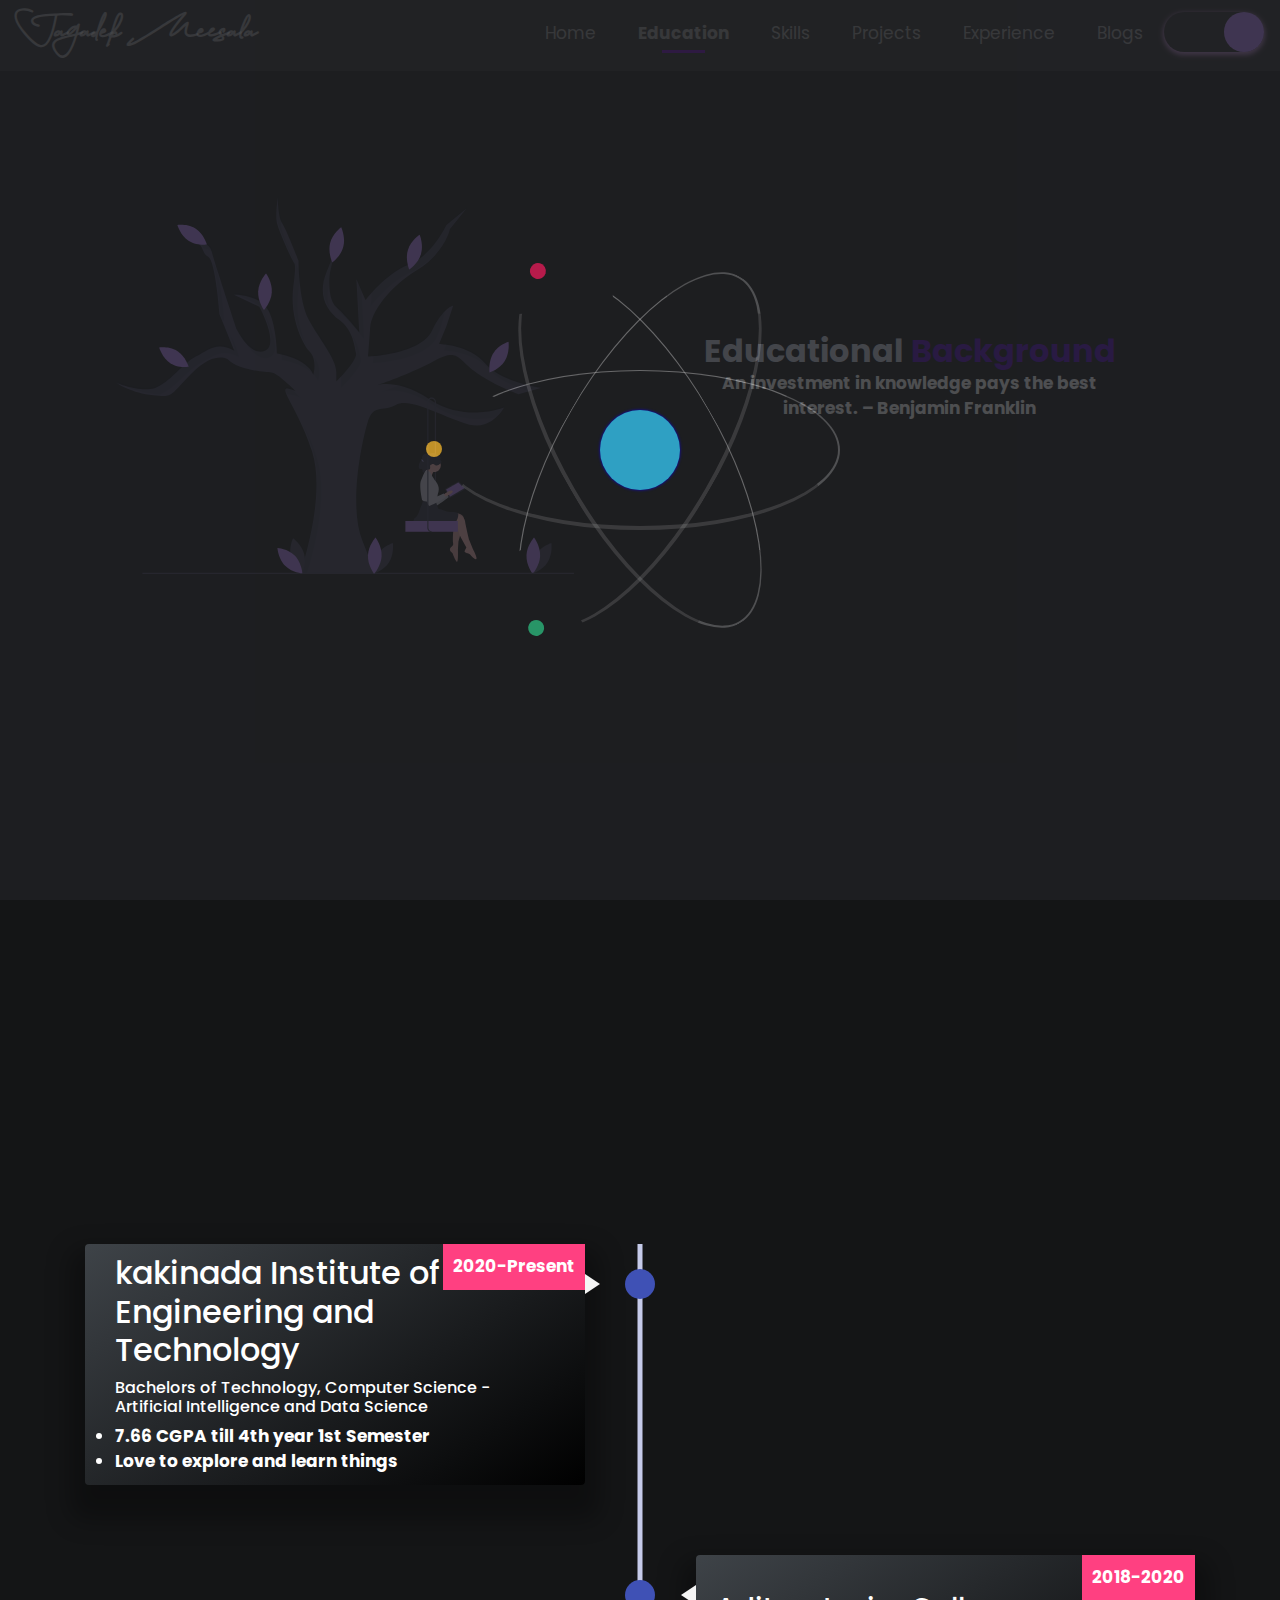
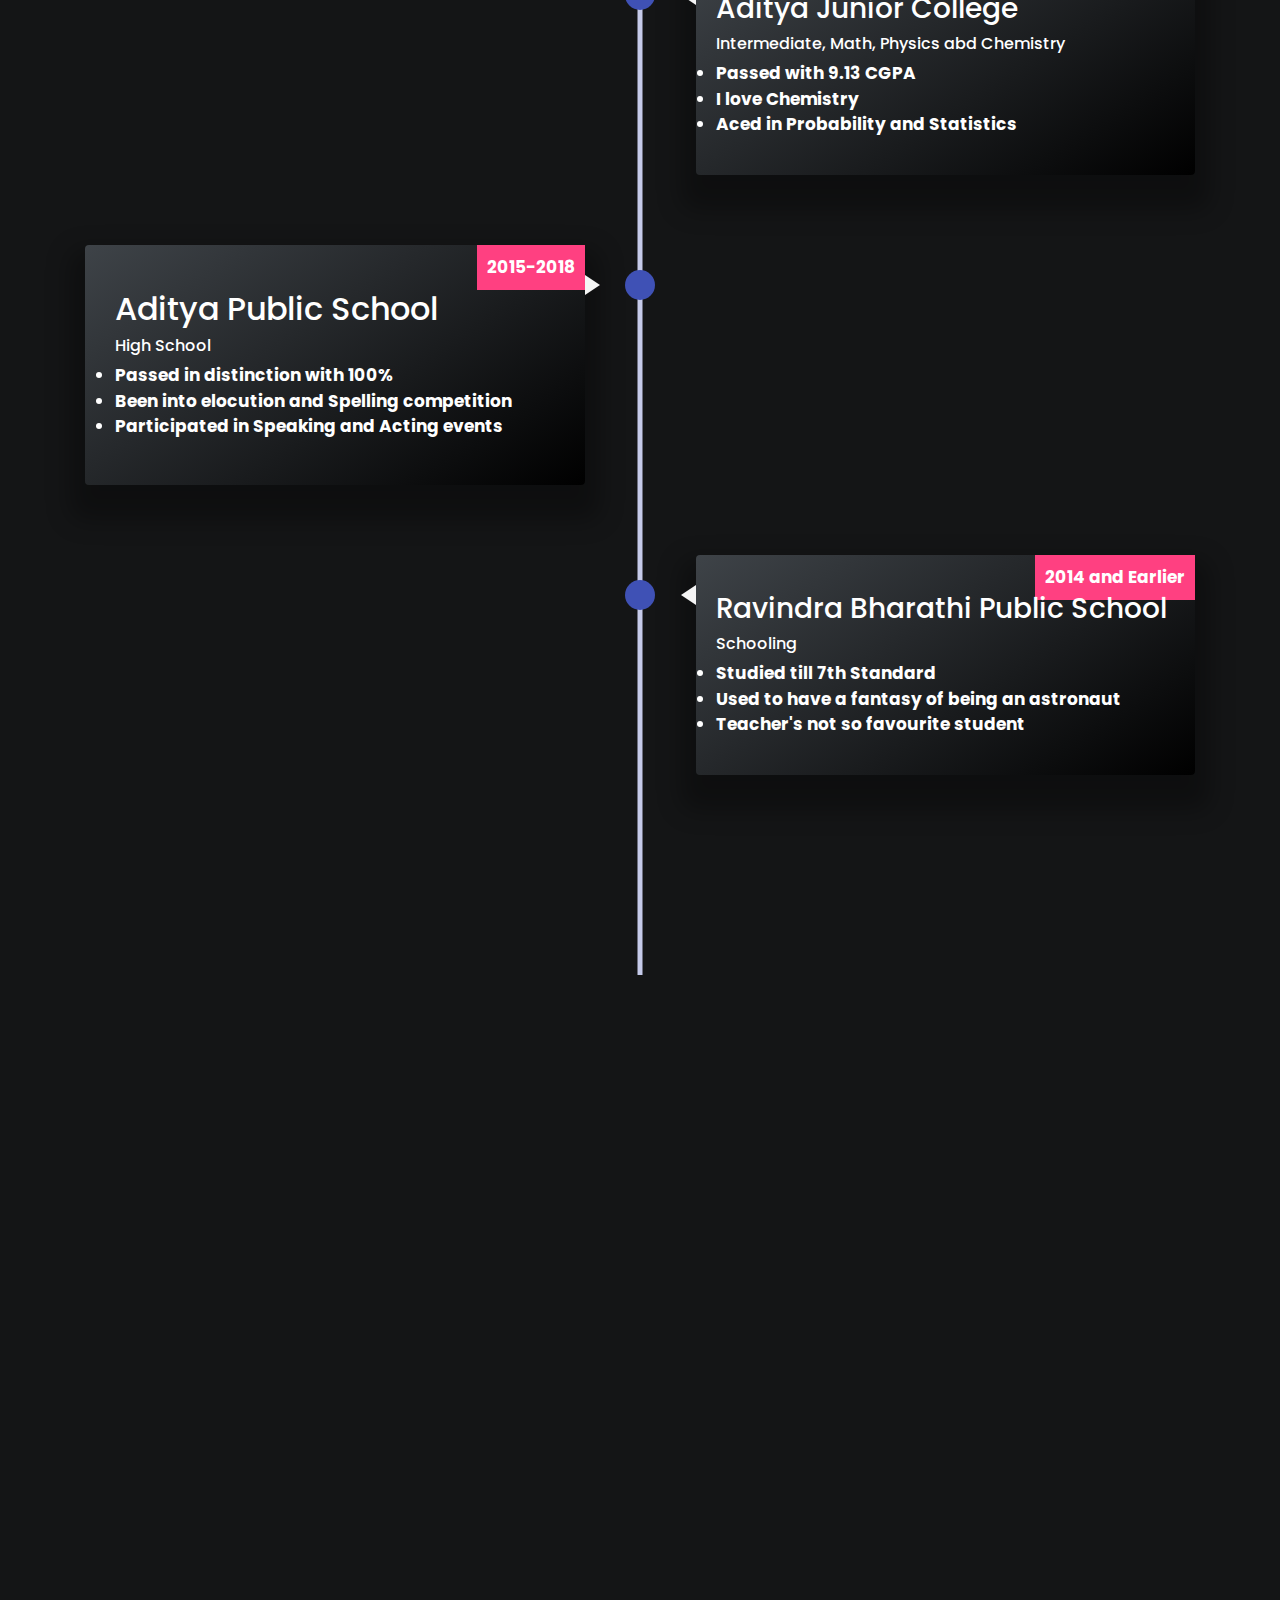
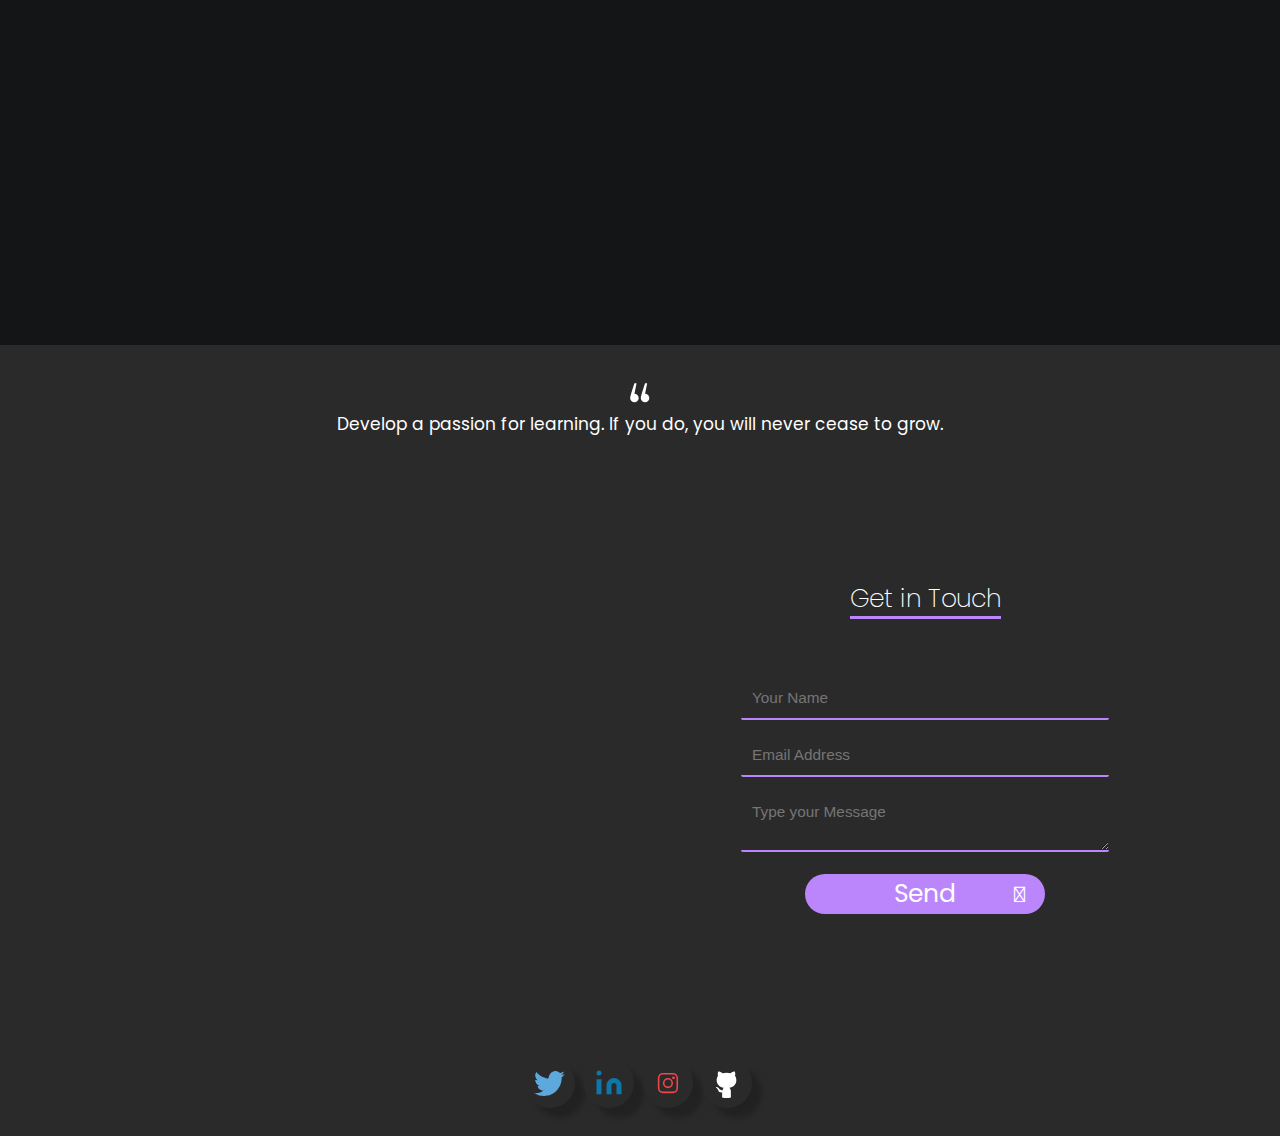
==== education.html @ d4200429 "My complete Portfolio Website" ====
<!DOCTYPE html>
<html lang="en" light-mode="dark">

<head>
    <title> Jagadek Meesala | Education</title>
    <meta charset="UTF-8">
    <meta name="viewport" content="width=device-width, initial-scale=1.0">
    <meta name="keywords" content="free portfolio template,portfolio template, portfolio website template, open source, open sourcing, contributing to open source" />
    <meta name="description" content="This project serves free and beautiful portfolio template for everyone. Anyone can showcase their work including moocs, education, projects, experience,etc. to the world." />

    <!-- Robot.txt -->
    <meta name="robots" content="index,follow" />
    <meta name="Googlebot" content="index,follow" />
    <meta name="AdsBot-Google" content="index,follow" />

    <meta property="og:site_name" content="https://portfolio.smaranjitghose.codes/education.html">
    <meta property="og:title" content="Jagadek Meesala | Education">
    <meta property="og:description" content="This project serves free and beautiful portfolio template for everyone. Anyone can showcase their work including moocs, education, projects, experience,etc. to the world.">
    <meta property="og:type" content="website">
    <meta property="og:url" content="https://portfolio.smaranjitghose.codes/education.html">
    <meta name="twitter:card" content="summary">
    <meta name="twitter:site" content="https://portfolio.smaranjitghose.codes/education.html">

    <meta name="application-name" content="Jagadek Meesala | Education" />
    <meta name="apple-mobile-web-app-title" content="John Doe | Education" />
    <meta name="summary" content="An open source project aimed at providing free and beautiful templates to everyone for building their portfolio websites and showcase their work to the world." />
    <link rel="stylesheet" href="https://maxcdn.bootstrapcdn.com/bootstrap/4.5.0/css/bootstrap.min.css" />

    <!--For Dark/Light mode Toggle-->
    <script src="https://code.iconify.design/1/1.0.4/iconify.min.js"></script>

    <link href="https://fonts.googleapis.com/css2?family=Poppins:wght@200;300&display=swap" rel="stylesheet">
    <link rel="stylesheet" href="https://cdnjs.cloudflare.com/ajax/libs/animate.css/4.0.0/animate.min.css" />
    <link href="https://unpkg.com/aos@2.3.1/dist/aos.css" rel="stylesheet">
    <link rel="stylesheet" href="https://cdnjs.cloudflare.com/ajax/libs/font-awesome/4.7.0/css/font-awesome.min.css" type="text/css">
    <script src='https://kit.fontawesome.com/a076d05399.js'></script>
    <link rel="stylesheet" href="assets/css/hover-min.css">
    <script src="https://code.iconify.design/1/1.0.7/iconify.min.js"></script>
    <link rel="stylesheet" href="assets/css/preloader.css">
    <link rel="stylesheet" href="assets/css/education.css" />
    <link rel="stylesheet" href="assets/css/style.css" />
    <link rel="stylesheet" href="assets/css/cursor.css">
    <link rel="stylesheet" href="https://cdnjs.cloudflare.com/ajax/libs/font-awesome/5.15.1/css/all.min.css" integrity="sha512-+4zCK9k+qNFUR5X+cKL9EIR+ZOhtIloNl9GIKS57V1MyNsYpYcUrUeQc9vNfzsWfV28IaLL3i96P9sdNyeRssA==" crossorigin="anonymous" />
    <link rel="stylesheet" href="https://cdn.jsdelivr.net/gh/jpswalsh/academicons@1/css/academicons.min.css">
    <link id='favicon' rel="shortcut icon" href="assets/images/favicon.png" type="image/x-png">
    <script defer src="./assets/js/dynamicTitle.js"></script>
    <!-- Global site tag (gtag.js) - Google Analytics -->
    <script async src="https://www.googletagmanager.com/gtag/js?id=G-M11CMZ12Q"></script>
    <script>
        window.dataLayer = window.dataLayer || [];
        function gtag(){dataLayer.push(arguments);}
        gtag('js', new Date());

        gtag('config', 'G-M11CMZ12Q');
    </script>
</head>

<body class="no-scroll-preload">
    <!-- loader -->
    <div class="loader-container">
        <div class="atom">
            <div class="electron"></div>
            <div class="electron-alpha"></div>
            <div class="electron-omega"></div>
        </div>
    </div>

    <!--Dynamic Nav Bar-->

    <!--Header Section-->
    <div class="container pt-5" style="width: 100%; min-height: 80%;">
        <section style="height: 90vh;">
            <div class="container-fluid px-3 pt-5">
                <div class="row mx-auto">
                    <div class="godown col-md-6">
                        <div class="img-fluid d-block  animate__animated animate__zoomIn animate__delay-1s">
                            <svg width="90%" viewBox="0 0 1006 830" fill="none" xmlns="http://www.w3.org/2000/svg">
                <g id="undraw_Tree_swing_646s 1" clip-path="url(#clip0)">
                    <path id="Vector"
                        d="M462.918 28.5253C463.527 29.9749 463.981 31.4902 464.271 33.0436C463.612 30.674 463.095 29.0655 462.918 28.5253Z"
                        fill="#3f3d56" />
                    <path id="Vector_2"
                        d="M483.784 103.593C483.784 103.593 483.784 105.287 482.031 111.402L483.784 103.593Z"
                        fill="#3f3d56" />
                    <path id="Vector_3"
                        d="M698.541 362.355C652.282 387.525 591.768 409.257 573.643 415.556C587.463 411.799 627.689 406.74 690.014 447.332C768.324 498.322 852.055 464.324 852.055 464.324C852.055 464.324 833.448 501.564 793.905 503.982C754.362 506.413 651.247 438.43 616.362 457.854C581.465 477.278 565.187 452.992 551.225 501.563C537.276 550.123 511.694 682.848 541.157 757.314L570.609 831.768H403.145C403.145 831.768 463.624 663.424 430.279 559.835C411.614 501.821 385.408 459.806 375.634 438.455C370.73 427.76 369.954 422.26 376.305 422.53C379.916 422.69 385.832 424.715 394.618 428.718C394.618 428.718 354.299 387.439 341.126 387.439C327.941 387.439 265.909 380.969 245.761 359.114C245.761 359.114 217.075 338.07 165.899 389.87C114.724 441.671 127.133 441.671 81.3912 437.62C36.3672 433.629 1.09378 410.829 -6.10352e-05 410.117C1.30549 410.669 53.8922 432.61 86.037 421.437C118.605 410.105 146.516 367.205 175.203 352.644C203.89 338.07 220.944 318.646 259.711 339.69L234.164 276.815L227.166 259.589L227.154 259.564C227.154 259.564 218.615 141.401 202.337 133.309C186.059 125.206 196.139 104.174 165.899 100.122C165.899 100.122 203.113 95.2598 210.088 121.977C217.075 148.681 265.145 292.751 265.145 292.751C265.145 292.751 294.596 354.252 327.164 339.69C359.733 325.116 314.756 243.382 314.756 243.382L258.935 216.665C258.935 216.665 300.806 215.044 326.388 240.14C351.97 265.224 353.522 346.161 353.522 346.161C353.522 346.161 417.871 355.873 433.385 392.302C433.385 392.302 443.464 359.924 424.081 340.501C419.235 335.639 414.143 327.191 409.238 317.258C390.646 279.134 383.927 235.899 390.019 193.594C392.901 172.894 394.677 152.647 391.513 147.871C384.538 137.349 355.075 72.6069 352.746 55.6018C350.429 38.6091 355.075 3.00287 355.075 3.00287C355.075 3.00287 355.851 46.7003 365.155 60.4639C374.458 74.2276 400.816 142.211 400.816 142.211C400.816 142.211 400.816 227.997 422.529 270.086C444.241 312.175 486.101 359.114 483.784 389.87V407.674C483.784 407.674 530.301 361.545 527.196 346.161C524.091 330.789 520.221 294.36 490.758 272.517C461.295 250.662 441.912 215.854 462.848 165.674C474.621 137.447 479.773 122.284 482.031 114.413L469.822 168.916C469.822 168.916 462.071 224.756 483.784 244.18C483.842 244.229 483.889 244.278 483.948 244.327C505.625 263.775 534.171 299.222 534.171 299.222L534.089 297.663L527.972 182.679L529.313 185.749L538.981 207.874L548.132 228.808C548.132 228.808 591.545 170.536 642.72 151.112C693.883 131.689 725.675 63.7053 725.675 63.7053L769.1 28.0868L733.426 72.6069C733.426 72.6069 722.57 125.206 661.327 162.445C600.072 199.672 560.541 254.702 558.212 288.7C555.883 322.698 553.554 352.644 553.554 352.644C553.554 352.644 668.302 348.592 693.883 295.981C719.477 243.382 740.413 240.951 740.413 240.951L725.675 286.269L709.397 325.116C709.397 325.116 776.075 326.737 810.96 368.016C845.857 409.294 932.682 421.437 932.682 421.437L883.847 435.189C883.847 435.189 837.318 419.006 793.129 389.06C748.94 359.114 753.586 332.409 698.541 362.355Z"
                        fill="#3f3d56" />
                    <path id="Vector_4" opacity="0.1"
                        d="M723.264 248.928C718.36 271.593 712.585 293.485 704.469 310.17C678.887 362.782 564.14 366.833 564.14 366.833C564.14 366.833 564.681 359.884 565.504 348.92C594.638 346.415 674.277 335.721 695.06 292.981C696.965 289.077 698.729 284.878 700.4 280.458L723.264 248.928Z"
                        fill="black" />
                    <path id="Vector_5" opacity="0.1"
                        d="M544.757 313.412C544.757 313.412 516.07 277.793 494.369 258.369C489.606 254.121 486.266 248.105 483.948 241.328C483.76 240.787 483.584 240.235 483.407 239.682C483.913 240.198 484.419 240.701 484.96 241.18C503.955 258.185 528.314 287.603 534.089 294.663C534.9 295.67 535.347 296.223 535.347 296.223L529.313 182.749L538.982 204.874L544.757 313.412Z"
                        fill="black" />
                    <path id="Vector_6" opacity="0.1"
                        d="M561.362 211.219C561.193 231.146 558.716 242.997 558.716 242.997C558.716 242.997 602.115 184.749 653.272 165.312C656.295 163.316 659.363 161.35 662.502 159.442C723.752 122.212 734.607 69.6039 734.607 69.6039L770.271 25.0898L726.854 60.7011C726.854 60.7011 695.066 128.686 643.895 148.111C609.014 161.351 577.742 192.637 561.362 211.219Z"
                        fill="black" />
                    <path id="Vector_7" opacity="0.1"
                        d="M494.364 404.058V421.863C494.364 421.863 540.883 375.73 537.782 360.353C535.41 348.593 532.571 324.529 518.195 304.083C524.675 319.535 526.647 334.607 528.372 343.164C530.596 354.191 507.306 381.031 493.949 395.336C494.417 398.216 494.557 401.144 494.364 404.058V404.058Z"
                        fill="black" />
                    <path id="Vector_8" opacity="0.1"
                        d="M431.963 281.866C432.332 282.686 432.712 283.493 433.114 284.274C445.003 307.323 462.928 331.824 476.339 354.33C465.5 332.042 446.637 306.556 431.963 281.866Z"
                        fill="black" />
                    <path id="Vector_9" opacity="0.1"
                        d="M691.189 444.332C665.684 427.725 643.884 418.763 626.076 414.223C607.396 421.562 592.021 427.035 584.285 429.722C598.16 425.973 638.356 420.993 700.598 461.521C749.434 493.32 800.377 492.066 831.807 486.619C840.5 479.773 847.785 471.172 853.23 461.328C853.23 461.328 769.496 495.321 691.189 444.332Z"
                        fill="black" />
                    <path id="Vector_10" opacity="0.1"
                        d="M469.762 247.409C463.51 231.418 462.479 212.389 469.662 190.091C469.572 182.01 470.019 173.933 470.999 165.916L483.207 111.401C480.957 119.262 475.807 134.429 464.021 162.679C449.102 198.443 454.67 226.389 469.762 247.409Z"
                        fill="black" />
                    <path id="Vector_11" opacity="0.1"
                        d="M812.138 365.016C787.943 336.39 748.465 326.841 726.534 323.674L719.981 339.31C719.981 339.31 786.659 340.928 821.548 382.205C840.895 405.095 876.213 419.021 903.843 426.889L933.863 418.433C933.863 418.433 847.028 406.293 812.138 365.016Z"
                        fill="black" />
                    <path id="Vector_12" opacity="0.1"
                        d="M337.75 353.878C370.314 339.31 325.345 257.566 325.345 257.566L324.115 256.977C335.326 281.669 351.585 326.29 328.341 336.689C306.591 346.42 286.227 322.21 275.099 305.058C275.503 306.271 275.725 306.936 275.725 306.936C275.725 306.936 305.187 368.446 337.75 353.878Z"
                        fill="black" />
                    <path id="Vector_13" opacity="0.1"
                        d="M443.969 406.486C443.969 406.486 453.781 374.913 435.348 355.42C439.868 372.213 434.559 389.296 434.559 389.296C422.564 361.122 381.346 348.934 363.292 344.857C363.993 354.237 364.111 360.353 364.111 360.353C364.111 360.353 428.462 370.065 443.969 406.486Z"
                        fill="black" />
                    <path id="Vector_14" opacity="0.1"
                        d="M483.207 111.401C484.955 105.298 484.955 103.597 484.955 103.597L483.207 111.401Z"
                        fill="black" />
                    <path id="Vector_15" opacity="0.1"
                        d="M96.1564 435.777C96.3128 435.724 96.4716 435.676 96.6269 435.622C129.19 424.291 157.102 381.396 185.788 366.828C214.475 352.259 231.532 332.835 270.298 353.878C270.298 353.878 263.516 324.899 250.373 305.86C254.726 315.799 258.245 326.114 260.888 336.689C222.123 315.646 205.066 335.07 176.379 349.638C147.692 364.207 119.781 407.102 87.2175 418.433C54.6542 429.764 1.15741 407.102 1.15741 407.102C1.15741 407.102 36.8219 430.573 82.5656 434.62C87.7984 435.083 92.2634 435.491 96.1564 435.777Z"
                        fill="black" />
                    <path id="Vector_16" opacity="0.1"
                        d="M237.74 273.754C237.74 273.754 236.47 273.778 234.164 273.815L227.166 256.589C227.931 256.577 228.331 256.565 228.331 256.565C228.331 256.565 222.944 182.037 212.57 147.303C212.699 147.364 212.805 147.438 212.923 147.499C229.201 155.59 237.74 273.754 237.74 273.754Z"
                        fill="black" />
                    <path id="Vector_17" opacity="0.1"
                        d="M419.395 828.772C433.601 783.312 467.765 657.603 440.868 574.021C429.252 537.925 418.485 514.907 409.383 500.223C416.189 514.124 423.631 532.511 431.458 556.831C464.797 660.428 404.322 828.772 404.322 828.772H419.395Z"
                        fill="black" />
                    <path id="Vector_18" opacity="0.1"
                        d="M405.203 442.908C395.848 438.614 385.836 436.09 375.634 435.455C370.73 424.761 369.954 419.26 376.305 419.531C378.069 419.862 379.845 420.255 381.609 420.709C394.077 431.514 405.203 442.908 405.203 442.908Z"
                        fill="black" />
                    <path id="Vector_19" opacity="0.1"
                        d="M195.31 122.448C196.194 124.003 197.266 125.433 198.498 126.703C197.593 125.163 196.523 123.736 195.31 122.448V122.448Z"
                        fill="black" />
                    <path id="Vector_20" opacity="0.1"
                        d="M336.975 254.328C338.173 255.511 339.296 256.775 340.336 258.111C336.94 249.588 332.746 242.219 327.566 237.139C301.98 212.049 260.113 213.668 260.113 213.668L312.619 238.789C321.616 242.293 329.884 247.568 336.975 254.328Z"
                        fill="black" />
                    <path id="Vector_21" opacity="0.1"
                        d="M392.692 144.873C395.856 149.644 394.079 169.891 391.19 190.598C385.1 232.901 391.822 276.134 410.415 314.255C412.885 319.356 415.644 324.299 418.677 329.059C400.957 291.501 394.65 249.189 400.599 207.787C403.488 187.08 405.266 166.833 402.102 162.063C395.124 151.541 365.662 86.7931 363.336 69.7968C362.638 63.203 362.476 56.5596 362.85 49.9372C356.827 32.0991 356.252 0 356.252 0C356.252 0 351.6 35.6114 353.926 52.6076C356.252 69.6037 385.714 134.352 392.692 144.873Z"
                        fill="black" />
                    <path id="Vector_22" opacity="0.1"
                        d="M465.429 32.9839C465.118 31.3843 464.646 29.8234 464.021 28.3272C464.021 28.3272 464.617 30.074 465.429 32.9839Z"
                        fill="black" />
                    <path id="Vector_23" opacity="0.1"
                        d="M191.584 114.496C198.417 115.369 206.277 117.558 212.272 122.633C211.881 121.252 211.54 120.014 211.268 118.974C204.29 92.2658 167.075 97.1219 167.075 97.1219C183.893 99.3726 188.237 106.882 191.584 114.496Z"
                        fill="black" />
                    <g id="Leaf1">
                        <path id="Vector_24"
                            d="M922.725 787.189C911.162 805.7 914.33 829.243 914.33 829.243C914.33 829.243 936.246 822.774 947.809 804.264C959.372 785.753 956.203 762.21 956.203 762.21C956.203 762.21 934.288 768.679 922.725 787.189Z"
                            fill="#3f3d56" />
                        <path id="Vector_25"
                            d="M931.411 790.462C930.497 812.54 914.797 829.762 914.797 829.762C914.797 829.762 900.579 811.19 901.493 789.112C902.407 767.034 918.107 749.812 918.107 749.812C918.107 749.812 932.325 768.384 931.411 790.462Z"
                            fill="#bb86fc" />
                    </g>
                    <path id="Vector_26" d="M1006 827.544H58.0041V830H1006V827.544Z" fill="#3f3d56" />
                    <g id="Girl">
                        <path id="Vector_27"
                            d="M702.547 721.083H700.195V452.382C700.197 451.287 699.964 450.206 699.513 449.218C699.063 448.229 698.407 447.358 697.592 446.669L699.078 444.764C700.164 445.684 701.039 446.845 701.639 448.163C702.239 449.481 702.55 450.923 702.547 452.382V721.083Z"
                            fill="#3f3d56" />
                        <path id="Vector_28"
                            d="M727.752 653.747C727.752 653.747 741.057 639.176 746.503 642.108C751.948 645.039 730.845 658.068 730.845 658.068L727.752 653.747Z"
                            fill="#FFB9B9" />
                        <path id="Vector_29" opacity="0.1"
                            d="M727.752 653.747C727.752 653.747 741.057 639.176 746.503 642.108C751.948 645.039 730.845 658.068 730.845 658.068L727.752 653.747Z"
                            fill="black" />
                        <path id="Vector_30"
                            d="M687.158 621.945C687.158 621.945 682.267 631.097 683.547 640.962C684.827 650.827 696.531 682.483 700.51 681.92C704.489 681.358 733.964 658.685 733.964 658.685L728.343 650.491L706.81 664.11C706.81 664.11 703.53 615.401 687.158 621.945Z"
                            fill="#D0CDE1" />
                        <path id="Vector_31"
                            d="M766.999 644.223L733.432 663.47C733.237 663.605 733.016 663.694 732.785 663.73C732.554 663.767 732.319 663.75 732.095 663.681C731.87 663.612 731.664 663.493 731.489 663.331C731.313 663.17 731.174 662.97 731.081 662.747L722.858 644.804C722.702 644.293 722.728 643.74 722.929 643.246C723.131 642.752 723.496 642.351 723.958 642.114L751.827 627.119C752.17 626.903 752.578 626.828 752.971 626.906C753.365 626.985 753.717 627.212 753.96 627.544L767.881 641.235C768.018 641.49 768.104 641.771 768.133 642.062C768.163 642.353 768.136 642.647 768.053 642.926C767.971 643.206 767.835 643.465 767.654 643.688C767.472 643.91 767.25 644.093 766.999 644.223V644.223Z"
                            fill="#2F2E41" />
                        <path id="Vector_32"
                            d="M764.759 641.572L733.29 660.348L724.916 644.593L751.911 629.268L764.759 641.572Z"
                            fill="#bb86fc" />
                        <path id="Vector_33"
                            d="M738.355 636.145C738.519 635.94 738.516 635.656 738.348 635.51C738.181 635.364 737.913 635.412 737.749 635.617C737.585 635.822 737.588 636.106 737.755 636.252C737.923 636.398 738.191 636.35 738.355 636.145Z"
                            fill="#F2F2F2" />
                        <path id="Vector_34"
                            d="M749.938 652.176C750.047 652.039 750.045 651.85 749.934 651.753C749.822 651.656 749.643 651.688 749.534 651.824C749.425 651.961 749.427 652.15 749.538 652.247C749.65 652.345 749.829 652.313 749.938 652.176Z"
                            fill="#F2F2F2" />
                        <path id="Vector_35" opacity="0.1"
                            d="M687.158 621.945C687.158 621.945 682.267 631.097 683.547 640.962C684.827 650.827 696.531 682.483 700.51 681.92C704.489 681.358 733.964 658.685 733.964 658.685L728.343 650.491L706.81 664.11C706.81 664.11 703.53 615.401 687.158 621.945Z"
                            fill="black" />
                        <path id="Vector_36"
                            d="M718.757 656.531C718.757 656.531 733.815 643.956 738.834 647.624C743.853 651.292 721.267 661.247 721.267 661.247L718.757 656.531Z"
                            fill="#FFB9B9" />
                        <path id="Vector_37"
                            d="M698.68 606.231C706.719 606.231 713.236 599.428 713.236 591.036C713.236 582.645 706.719 575.842 698.68 575.842C690.641 575.842 684.124 582.645 684.124 591.036C684.124 599.428 690.641 606.231 698.68 606.231Z"
                            fill="#FFB9B9" />
                        <path id="Vector_38"
                            d="M748.873 696.876C748.873 696.876 764.432 698.972 763.93 708.927C763.429 718.882 751.884 760.275 751.884 760.275L750.88 776.517C750.88 776.517 751.884 803.763 748.873 803.239C745.861 802.715 738.834 783.853 738.834 783.853C738.834 783.853 730.301 778.089 734.317 772.85C738.332 767.61 741.344 768.134 740.34 762.37C739.336 756.607 739.838 732.505 742.85 725.169C745.861 717.834 747.616 713.788 747.616 713.788L737.83 713.118L748.873 696.876Z"
                            fill="#FFB9B9" />
                        <path id="Vector_39" opacity="0.1"
                            d="M748.873 696.876C748.873 696.876 764.432 698.972 763.93 708.927C763.429 718.882 751.884 760.275 751.884 760.275L750.88 776.517C750.88 776.517 751.884 803.763 748.873 803.239C745.861 802.715 738.834 783.853 738.834 783.853C738.834 783.853 730.301 778.089 734.317 772.85C738.332 767.61 741.344 768.134 740.34 762.37C739.336 756.607 739.838 732.505 742.85 725.169C745.861 717.834 747.616 713.788 747.616 713.788L737.83 713.118L748.873 696.876Z"
                            fill="black" />
                        <path id="Vector_40"
                            d="M749.877 699.495C749.877 699.495 764.934 703.163 766.44 713.642C767.946 724.121 775.475 755.035 775.475 755.035L783.506 774.421C783.506 774.421 796.054 797.999 790.532 797.475C785.011 796.951 777.482 785.424 774.973 785.424C772.463 785.424 764.934 782.281 765.436 780.185C765.938 778.089 769.452 771.802 769.452 771.802L757.308 749.72C754.963 745.457 753.191 740.878 752.041 736.112C750.794 730.94 749.375 724.605 749.375 722.55C749.375 718.882 739.336 717.31 739.336 717.31L749.877 699.495Z"
                            fill="#FFB9B9" />
                        <path id="Vector_41"
                            d="M700.688 665.962L707.715 686.921C707.715 686.921 718.757 690.064 726.788 692.684C734.819 695.304 749.877 691.636 751.382 697.924C752.888 704.211 748.371 715.214 743.853 717.834C739.336 720.454 736.826 723.073 722.271 718.882C707.715 714.69 673.082 713.642 673.082 713.642C669.725 715.745 665.944 717.001 662.04 717.31C655.515 717.834 654.009 718.358 652.001 716.786C649.993 715.214 653.005 715.214 654.009 711.023C655.013 706.831 655.515 708.403 660.032 703.687C664.549 698.972 668.063 684.825 670.572 680.109C673.082 675.393 674.588 665.962 674.588 665.962H700.688Z"
                            fill="#2F2E41" />
                        <path id="Vector_42"
                            d="M699.684 603.611C697.861 605.002 696.369 606.813 695.324 608.903C694.28 610.993 693.711 613.306 693.661 615.662C693.661 623.522 678.603 607.279 678.603 607.279C678.603 607.279 686.634 596.8 686.634 593.656C686.634 590.513 699.684 603.611 699.684 603.611Z"
                            fill="#FFB9B9" />
                        <path id="Vector_43"
                            d="M680.611 600.468C680.611 600.468 689.646 604.135 691.653 609.375C693.661 614.614 701.19 625.618 701.19 625.618C701.19 625.618 711.73 637.145 708.217 649.72C704.703 662.295 701.692 665.438 701.692 667.534C701.692 669.63 696.672 673.298 692.657 672.774C688.642 672.25 673.584 670.154 672.58 668.058C671.576 665.962 665.553 636.097 669.569 625.094C672.826 616.685 676.512 608.465 680.611 600.468V600.468Z"
                            fill="#D0CDE1" />
                        <path id="Vector_44"
                            d="M702.902 591.728C706.159 592.535 709.356 590.368 712.025 588.22C713.54 587.001 715.208 585.261 714.744 583.298C714.332 581.557 712.367 580.57 712.081 578.8C711.882 577.57 712.571 576.374 712.626 575.127C712.577 574.177 712.278 573.259 711.763 572.475C711.247 571.69 710.535 571.068 709.704 570.678C708.117 569.785 706.317 569.413 704.687 568.615C702.197 567.396 700.128 565.198 697.469 564.494C693.837 563.533 690.138 565.58 686.404 565.845C684.144 566.006 681.855 565.508 679.619 565.895C677.487 566.345 675.562 567.532 674.154 569.263C672.746 570.995 671.938 573.17 671.86 575.44C671.831 577.107 672.15 578.968 671.197 580.29C670.82 580.746 670.391 581.151 669.92 581.497C666.598 584.301 665.091 588.985 664.919 593.498C664.835 595.719 665.28 598.357 667.168 599.301C668.179 599.662 669.247 599.817 670.315 599.757C670.851 599.734 671.384 599.848 671.869 600.089C672.353 600.331 672.773 600.692 673.093 601.142C673.953 602.725 672.664 605.064 673.789 606.446C674.634 607.484 676.282 607.139 677.268 606.255C678.255 605.37 678.87 604.098 679.806 603.153C681.625 601.313 684.324 600.98 686.817 600.7C687.556 600.694 688.275 600.448 688.874 599.996C689.327 599.5 689.622 598.869 689.718 598.191C690.046 596.63 690.05 595.013 689.73 593.45C689.572 592.966 689.552 592.445 689.673 591.949C689.838 591.597 690.092 591.299 690.409 591.089C691.954 589.877 694.662 588.112 696.671 588.446C698.9 588.816 700.653 591.171 702.902 591.728Z"
                            fill="#2F2E41" />
                        <path id="Vector_45"
                            d="M682.619 619.33C682.619 619.33 676.596 627.713 676.596 637.669C676.596 647.624 684.124 680.633 688.14 680.633C692.155 680.633 724.278 662.295 724.278 662.295L719.761 653.387L696.673 663.866C696.673 663.866 699.684 615.138 682.619 619.33Z"
                            fill="#D0CDE1" />
                        <path id="Vector_46" d="M750.77 713.904H635.505V737.232H750.77V713.904Z" fill="#bb86fc" />
                        <path id="Vector_47"
                            d="M693.138 738.459C690.643 738.456 688.252 737.421 686.488 735.579C684.724 733.738 683.731 731.241 683.728 728.637V452.382C683.728 450.525 684.233 448.705 685.183 447.135C686.134 445.565 687.491 444.308 689.098 443.511C690.705 442.713 692.496 442.408 694.262 442.63C696.029 442.852 697.699 443.592 699.078 444.764L697.592 446.669C696.557 445.789 695.305 445.234 693.98 445.068C692.655 444.901 691.312 445.131 690.107 445.729C688.902 446.327 687.884 447.269 687.172 448.447C686.459 449.625 686.081 450.989 686.081 452.382V728.637C686.083 730.59 686.827 732.463 688.15 733.844C689.473 735.225 691.267 736.002 693.138 736.004V738.459Z"
                            fill="#3f3d56" />
                        <path id="Vector_48"
                            d="M675.352 584.173C675.859 583.749 675.28 582.119 674.06 580.532C672.839 578.946 671.44 578.005 670.933 578.429C670.427 578.854 671.005 580.484 672.226 582.07C673.446 583.656 674.846 584.598 675.352 584.173Z"
                            fill="#938fd2" />
                    </g>
                    <g id="leaf11">
                        <path id="Vector_49"
                            d="M574.578 787.189C563.015 805.7 566.183 829.243 566.183 829.243C566.183 829.243 588.098 822.774 599.661 804.264C611.224 785.753 608.056 762.21 608.056 762.21C608.056 762.21 586.141 768.679 574.578 787.189Z"
                            fill="#3f3d56" />
                        <path id="Vector_50"
                            d="M583.263 790.462C582.349 812.54 566.65 829.762 566.65 829.762C566.65 829.762 552.432 811.19 553.346 789.112C554.26 767.034 569.959 749.812 569.959 749.812C569.959 749.812 584.177 768.384 583.263 790.462Z"
                            fill="#bb86fc" />
                    </g>
                    <g id="leaf10">
                        <path id="Vector_51"
                            d="M384.286 794.191C389.814 815.523 408.748 828.734 408.748 828.734C408.748 828.734 418.72 807.36 413.192 786.028C407.664 764.697 388.73 751.485 388.73 751.485C388.73 751.485 378.758 772.86 384.286 794.191Z"
                            fill="#3f3d56" />
                        <path id="Vector_52"
                            d="M392.409 789.607C407.578 805.021 409.43 828.717 409.43 828.717C409.43 828.717 386.69 827.421 371.521 812.006C356.352 796.592 354.499 772.896 354.499 772.896C354.499 772.896 377.24 774.192 392.409 789.607Z"
                            fill="#bb86fc" />
                    </g>
                    <path id="leaf17"
                        d="M342.133 211.239C340.814 233.294 324.801 250.2 324.801 250.2C324.801 250.2 310.927 231.347 312.245 209.292C313.564 187.236 329.577 170.33 329.577 170.33C329.577 170.33 343.451 189.183 342.133 211.239Z"
                        fill="#bb86fc" />
                    <path id="leaf16"
                        d="M175.215 71.808C193.122 83.5934 199.653 106.369 199.653 106.369C199.653 106.369 177.151 110.037 159.244 98.2512C141.337 86.4658 134.805 63.6902 134.805 63.6902C134.805 63.6902 157.307 60.0225 175.215 71.808Z"
                        fill="#bb86fc" />
                    <path id="leaf15"
                        d="M135.225 340.696C153.132 352.482 159.664 375.257 159.664 375.257C159.664 375.257 137.162 378.925 119.254 367.14C101.347 355.354 94.8153 332.578 94.8153 332.578C94.8153 332.578 117.317 328.911 135.225 340.696Z"
                        fill="#bb86fc" />
                    <path id="lef14"
                        d="M499.273 111.117C493.873 132.485 475.018 145.819 475.018 145.819C475.018 145.819 464.918 124.51 470.319 103.143C475.719 81.7755 494.574 68.4412 494.574 68.4412C494.574 68.4412 504.674 89.7501 499.273 111.117Z"
                        fill="#bb86fc" />
                    <path id="leaf13"
                        d="M669.625 127.778C663.278 148.86 643.849 161.263 643.849 161.263C643.849 161.263 634.71 139.487 641.057 118.405C647.405 97.3233 666.834 84.9197 666.834 84.9197C666.834 84.9197 675.972 106.696 669.625 127.778Z"
                        fill="#bb86fc" />
                    <path id="leaf12"
                        d="M853.749 362.407C842.251 380.962 820.358 387.514 820.358 387.514C820.358 387.514 817.107 363.984 828.605 345.429C840.103 326.874 861.995 320.321 861.995 320.321C861.995 320.321 865.246 343.852 853.749 362.407Z"
                        fill="#bb86fc" />
                </g>
            </svg>
                        </div>
                    </div>
                    <div class="px-md-5 p-3 col-md-6 d-flex flex-column align-items-center justify-content-center animate__animated animate__zoomIn animate__delay-1s">
                        <h2 class="dropdown1 main-heading mb-0 education_head">Educational <span class="edu_background">Background</span></h2>
                        <p class="dropdown2 pre-heading font-weight-bolder text-center animate__animated animate__fadeInUp animate__delay-2s">
                            An investment in knowledge pays the best interest. – Benjamin Franklin
                        </p>
                    </div>
                </div>
            </div>
        </section>
    </div>


    <!-- Education Section  -->
    <section class="s2">
        <div class="container-sm  edSection">
            <div class="conatiner text-center mb-5">
                <h1 class="head" data-aos="fade-up" data-aos-delay="300">Formal <span class="edu_background">Education</span></h1>
            </div>
            
    </section>

    <!--Education Timeline-->
    <section class="timeline">
        <div class="container">
            
            <!-- Dynamic Education Timeline Cards -->
   <div class="timeline-item">
      <div class="timeline-img"></div>

      <div class="timeline-content js--fadeInLeft">
        <div class="timeline-img-header" style="background-image: url('assets/images/education-page/edTimeline1.png'); background-repeat: no-repeat; background-size: auto;"></div>
        <div class="date date1">2020-Present</div>
        <div>
            <h2 class="timelineHeading">kakinada Institute of Engineering and Technology</h2>
            <h6>Bachelors of Technology, Computer Science - Artificial Intelligence and Data Science</h6>
            <li>7.66 CGPA till 4th year 1st Semester</li>
            <li>Love to explore and learn things</li>
            <!--<li>Last bencher but no Backlogs</li>
            <li>Athlete of the Year Award</li>-->
        </div>
      </div>
   </div> 

    <!-- Second -->
    <div class="timeline-item">

      <div class="timeline-img"></div>

      <div class="timeline-content timeline-card js--fadeInRight">
        <div>
            <div class="timeline-img-header" style="background-image: url('assets/images/education-page/edTimeline2.png'); background-repeat: no-repeat; background-size: auto; background-position: center top"></div>
        </div>
        <div class="date date2">2018-2020</div>
        <div class="alignment">
            <h3 class="timelineHeading2">Aditya Junior College</h3>
            <h6>Intermediate, Math, Physics abd Chemistry</h6>
            <li>Passed with 9.13 CGPA</li>
            <li>I love Chemistry</li>
            <li>Aced in Probability and Statistics</li>
            <!--<li>Athlete of the Year Award</li>-->
        </div>
      </div>

    </div>   

    <!-- Third -->

    <div class="timeline-item">

      <div class="timeline-img"></div>

      <div class="timeline-content js--fadeInLeft">
        <div class="timeline-img-header" style="background-image: url('assets/images/education-page/edTimeline3.png'); background-repeat: no-repeat; background-size: auto"></div>
        <div class="date date3">2015-2018</div>
        <div class="align-third">
            <h2 class="timelineHeading3">Aditya Public School</h2>
            <h6>High School</h6>
            <li>Passed in distinction with 100%</li>
            <li>Been into elocution and Spelling competition </li>
            <li>Participated in Speaking and Acting events</li>
            <!--<li>Athlete of the Year Award</li>-->
        </div>
      </div>
    </div>

    <!-- Fourth-->

    <div class="timeline-item">

        <div class="timeline-img"></div>
  
        <div class="timeline-content timeline-card js--fadeInRight">
          <div>
              <div class="timeline-img-header" style="background-image: url('assets/images/education-page/edTimeline2.png'); background-repeat: no-repeat; background-size: auto; background-position: center top"></div>
          </div>
          <div class="date date2">2014 and Earlier</div>
          <div class="alignment">
              <h3 class="timelineHeading2">Ravindra Bharathi Public School</h3>
              <h6>Schooling</h6>
              <li>Studied till 7th Standard</li>
              <li>Used to have a fantasy of being an astronaut </li>
              <li>Teacher's not so favourite student</li>
              <!--<li>Athlete of the Year Award</li>-->
          </div>
        </div>
  
      </div>   

        </div>
      </section>

    

      
    

    <!--MOOCs Cards-->
    <div id="mooc" class="container-fluid">
        <h4 class="text-center pb-2 pt-5" data-aos="fade-up" data-aos-delay="300">Online <span class="edu_background">Accreditations</span></h4>
        <div class="row moocs">
            <!-- Dynamic MOOCs Cards -->
        </div>
    </div>


      <!--Cursor-->
      <div class="cursor-dot-outline"></div>
      <div class="cursor-dot"></div>
    <!-- Dynamic footer section -->

    <!-- Google Analytics -->
    <script async src="https://www.googletagmanager.com/gtag/js?id=G-G6D61F5TL4"></script>
    <!-- Fetching our Google Tag Manager -->

    <!-- script -->
    <script src="https://code.jquery.com/jquery-3.5.1.min.js" integrity="sha256-9/aliU8dGd2tb6OSsuzixeV4y/faTqgFtohetphbbj0=" crossorigin="anonymous"></script>
    <script src="assets/js/app.js"></script>
    <script src="assets/js/cursor.js"></script>
    <script src="https://cdnjs.cloudflare.com/ajax/libs/popper.js/1.12.9/umd/popper.min.js" integrity="sha384-ApNbgh9B+Y1QKtv3Rn7W3mgPxhU9K/ScQsAP7hUibX39j7fakFPskvXusvfa0b4Q" crossorigin="anonymous"></script>
    <script src="https://maxcdn.bootstrapcdn.com/bootstrap/4.0.0/js/bootstrap.min.js" integrity="sha384-JZR6Spejh4U02d8jOt6vLEHfe/JQGiRRSQQxSfFWpi1MquVdAyjUar5+76PVCmYl" crossorigin="anonymous"></script>
    <script src="https://unpkg.com/aos@2.3.1/dist/aos.js"></script>
    <script type="text/javascript" src="./assets/js/education.js"></script>
</body>

</html>
---- assets/css/preloader.css ----
/* preloader */
.no-scroll-preload {
    overflow: hidden;
    height: auto;
}

:root {
    --atom-size: 400px;
    --atom-color-hex: #0d00ff;
    --atom-color-rgb: 217,217,217;
    --nucleus-size: calc(var(--atom-size) / 5);
    --electron-color-hex: #36C5F0;
    --electron-size : calc(var(--atom-size) / 25);
    --electron-orbit-size : calc(var(--atom-size) / 2.5);
    --electron-speed : 1.2s;
    --electron-speed-alpha : 1s;
    --electron-speed-omega : .8s;
}

.loader-container {
  position: fixed;
  top: 0;
  left: 0;
  background-color: #202124;
  height: 100%;
  width: 100%;
  display: flex;
  justify-content: center;
  align-items: center;
  z-index: 999999;
  color: white;
}

/* Atom */
.atom {
  position: relative;
  justify-content: center;
  align-items: center;
  width: var(--atom-size);
  height: var(--atom-size);
  animation: 8s atom infinite cubic-bezier(1, .25, 0, .75);
}
@keyframes atom{
  0% {    
    transform: rotate(0deg) scale(1); 
  }
  12.5% { 
    transform: rotate(-45deg) scale(.9); 
  }
  25% {   
    transform: rotate(-90deg) scale(1); 
  }
  37.5% { 
    transform: rotate(-135deg) scale(.9); 
  }
  50% {   
    transform: rotate(-180deg) scale(1); 
  }
  62.5% { 
    transform: rotate(-225deg) scale(.9); 
  }
  75% {   
    transform: rotate(-270deg) scale(1); 
  }
  87.5% { 
    transform: rotate(-315deg) scale(.9); 
  }
  100% {  
    transform: rotate(-360deg) scale(1); 
  }
}

/* Nucleus */
.atom::before {
    content: '';
    display: block;
    position: absolute;
    top: 50%;
    left: 50%;
    width: var(--nucleus-size);
    height: var(--nucleus-size);
    margin-top: calc(var(--nucleus-size) / -2);
    margin-left: calc(var(--nucleus-size) / -2);
    background: var(--electron-color-hex); /* var(--atom-color-hex); */
    border-radius: 100%;
    box-shadow: 0 0 3px 0 var(--atom-color-hex);
    animation: 3s nucleus infinite cubic-bezier(.65, 0, .35, 1);
}
@keyframes nucleus {
    0% { transform: scale(1); }
    25% { transform: scale(.9); }
    50% { transform: scale(1); }
    75% { transform: scale(.85); }
    100% { transform: scale(1); }
}

/* Electron Orbit */
.atom > [class^="electron"] {
    border-top: solid rgba(var(--atom-color-rgb), .5) 1px;
    border-right: solid rgba(var(--atom-color-rgb), .35) 2px;
    border-bottom: solid rgba(var(--atom-color-rgb), .2) 4px;
    border-left: solid rgba(var(--atom-color-rgb), 0) 2px;
    border-radius: 100%;
    width: 100%;
    height: var(--electron-orbit-size);
    position: absolute;
    top: 50%;
    margin-top: calc(var(--electron-orbit-size) / -2);
    animation: var(--electron-speed) electron-orbit infinite linear;
}
.atom > .electron-alpha {
    transform: rotate(60deg);
    animation: var(--electron-speed-alpha) electron-orbit infinite linear;
}
.atom > .electron-omega {
    transform: rotate(-60deg);
    animation: var(--electron-speed-omega) electron-orbit infinite linear;
}
@keyframes electron-orbit {
    0% {
        border-top: solid rgba(var(--atom-color-rgb), 1) 5px;
        border-right: solid rgba(var(--atom-color-rgb), 1) 7px;
        border-bottom: solid rgba(var(--atom-color-rgb), .2) 10px;
        border-left: solid rgba(var(--atom-color-rgb), 0) 10px;
    }
    25% {
        border-top: solid rgba(var(--atom-color-rgb), .35) 5px;
        border-right: solid rgba(var(--atom-color-rgb), .2) 7px;
        border-bottom: solid rgba(var(--atom-color-rgb), 0) 10px;
        border-left: solid rgba(var(--atom-color-rgb), .5) 10px;
    }
    50% {
        border-top: solid rgba(var(--atom-color-rgb), .2) 5px;
        border-right: solid rgba(var(--atom-color-rgb), 0) 7px;
        border-bottom: solid rgba(var(--atom-color-rgb), .5) 10px;
        border-left: solid rgba(var(--atom-color-rgb), .35) 10px;
    }
    75% {
        border-top: solid rgba(var(--atom-color-rgb), 0) 5px;
        border-right: solid rgba(var(--atom-color-rgb), .5) 7px;
        border-bottom: solid rgba(var(--atom-color-rgb), .35) 10px;
        border-left: solid rgba(var(--atom-color-rgb), .2) 10px;
    }
    100% {
        border-top: solid rgba(var(--atom-color-rgb), 1) 5px;
        border-right: solid rgba(var(--atom-color-rgb), 1) 7px;
        border-bottom: solid rgba(var(--atom-color-rgb), 1) 10px;
        border-left: solid rgba(var(--atom-color-rgb), 1) 10px;
    }
}

/* Electron Unit */
.atom [class^="electron"]::after {
    content: '';
    display: block;
    width: var(--electron-size);
    height: var(--electron-size);
    border-radius: 50%;
    margin-top: calc(var(--electron-size) / -2);
    position: absolute;
    top: 50%;
    left: calc(var(--electron-size) / -1);
    transform: scale(1);
    animation: calc(var(--electron-speed) * 2) electron infinite ease-in-out;
}

.atom .electron::after { background: #ECB22E;}
.atom .electron-alpha::after { 
    animation: calc(var(--electron-speed-alpha) * 2) electron infinite ease-in-out; 
    background: #E01E5A;
  }
.atom .electron-omega::after { 
    animation: calc(var(--electron-speed-omega) * 2) electron infinite ease-in-out; 
    background: #2EB67D;
  }
@keyframes electron {
    0% {
        left: calc(var(--electron-size) / -1);
        transform: scale(1);
    }
    12.5% {
        top: 100%;
        transform: scale(1.5);
    }
    25% {
        left: 100%;
        transform: scale(1);
    }
    37.5% {
        top: 0%;
        transform: scale(.25);
    }
    50% {
        left: calc(var(--electron-size) / -1);
        transform: scale(1);
    }
    62.5% {
        top: 100%;
        transform: scale(1.5);
    }
    75% {
        left: 100%;
        transform: scale(1);
    }
    87.5% {
        top: 0%;
        transform: scale(.25);
    }
    100% {
        left: calc(var(--electron-size) / -1);
        transform: scale(1);
    }
}

@keyframes fadeInAnimation {
	0% {
		opacity: 0;
	}
	100% {
		opacity: 1;
	}
}

.disappear {
  animation: vanish 1s forwards;
}

@keyframes vanish {
  100% {
    opacity: 1;
    visibility: hidden;
  }
}
---- assets/css/education.css ----
@import url(./style.css);

/* Dark and Light theme */

*{
  margin: 0;
  padding: 0;
  box-sizing: border-box;
  font-family: "Poppins", sans-serif;
}

html[light-mode="light"] {
  --bg1-color: white;
  --shadow: 0 4px 8px 0 rgba(0, 0, 0, 0.2);
  --border: 1px solid #ecf0f3;
  --meta-col: #444;
  --head-col: black;
  --tint-col: #ecf0f3;
}

html[light-mode="dark"] {
  --bg1-color: #272727;
  --shadow: 0 4px 8px 0 rgba(104, 102, 102, 0.2);
  --border: none;
  --meta-col: rgb(155, 149, 149);
  --head-col: #fff;
  --tint-col: #ecf0f3be;
}

html {
  overflow-x: hidden;
  scroll-behavior: smooth;
}

.education_head {
  font-weight: bold;
}

/*color of education page heading*/

.edu_background {
  color: #4e00bb;
}

/* -----Education Section CSS----- */

 @media (max-width: 767px) {
  .dropdown1 {
    position: absolute;
    text-align: center;
    padding-right: 1.2rem;
    z-index: 3;
    padding-left: 3.5%;
  }
  .dropdown2 {
    position: absolute;
    text-align: center;
    padding-top: 10rem;
    padding-left: 3.5%;
    z-index: 3;
  }
  .godown {
    position: absolute;
    z-index: 1;
    padding-top: 8rem;
  }
}

.sect {
  height: auto;
  max-width: 120%;
  background-size: cover;
  background-position: center center;
  object-fit: fill;
}

.s2 {
  overflow-x: hidden;
}

.s2 .head {
  font-size: 2rem;
  font-weight: bold;
} 

/*properties for online accreditaions(MOOCS) heading*/

.h4,
h4 {
  font-weight: bold;
  font-size: 2rem;
  margin-bottom: 2.5rem;
}

.s2 h4 {
  margin-bottom: 1.2rem;
}

.qual {
  margin-bottom: 2rem;
  color: var(--meta-col);
}

.s2 p {
  margin-top: -0.5rem;
  font-weight: 450;
  font-size: 2.5vh;
}
.card {
  background-color: var(--bg1-color);
}
.s2 .card img {
  height: 90%;
  width: 90%;
}
.s2 .card,
.s2 img {
  border-radius: 3rem;
}

.card .row {
  color: black;
}
.s2 h4,
p {
  color: var(--head-col);
}
@media only screen and (max-width: 767px) {
  .edSection {
    margin-top: 400px;
  }
}
@media only screen and (max-width: 600px) {
  .edSection {
    margin-top: 50px; /*changed the margin-to from 250px to 50px to eliminate space */
  }
}
/* Card Hover Effect */
.mooc-title {
  color: var(--head-col);
}
.content {
  position: relative;
  width: 100%;
  padding: 10px;
  margin: auto;
  overflow: hidden;
  height: 75%;
}
.content .content-overlay {
  background: rgba(0, 0, 0, 0.7);
  position: absolute;
  height: 99%;
  width: 100%;
  left: 0;
  top: 0;
  bottom: 0;
  right: 0;
  opacity: 0;
  -webkit-transition: all 0.4s ease-in-out 0s;
  -moz-transition: all 0.4s ease-in-out 0s;
  transition: all 0.4s ease-in-out 0s;
}
.content:hover .content-overlay {
  opacity: 0.8;
}
.content-details {
  position: absolute;
  text-align: center;
  width: 100%;
  left: 50%;
  top: 50%;
  opacity: 0;
  -webkit-transform: translate(-50%, -50%);
  -moz-transform: translate(-50%, -50%);
  transform: translate(-50%, -50%);
  -webkit-transition: all 0.3s ease-in-out 0s;
  -moz-transition: all 0.3s ease-in-out 0s;
  transition: all 0.3s ease-in-out 0s;
}
.content:hover .content-details {
  left: 50%;
  top: 50%;
  opacity: 1;
  transition: 0.3s ease-in;
}
.fadeIn-bottom {
  top: 80%;
}
#mooc .card {
  border-radius: 5px;
  background: var(--tint-col);
  box-shadow: 0 6px 10px rgba(0, 0, 0, 0.08), 0 0 6px rgba(0, 0, 0, 0.05);
  transition: 0.3s transform cubic-bezier(0.155, 1.105, 0.295, 1.12),
    0.3s box-shadow,
    0.3s -webkit-transform cubic-bezier(0.155, 1.105, 0.295, 1.12);
  cursor: pointer;
  display: flex;
  flex-wrap: wrap;
}
#mooc .card:hover {
  transform: scale(1.05);
  box-shadow: 0 10px 20px rgba(0, 0, 0, 0.12), 0 4px 8px rgba(0, 0, 0, 0.06);
}
#mooc .card-body {
  background-color: var(--bg1-color);
  padding: 1px;
}
/* SVG animation */
#Girl {
  animation: swing ease-in-out 1s infinite alternate;
  transform-origin: center -20px;
  transform-box: fill-box;
  float: left;
  box-shadow: 5px 5px 10px rgba(0, 0, 0, 0.5);
}
@keyframes swing {
  0% {
    transform: rotate(9deg);
  }
  100% {
    transform: rotate(-9deg);
  }
}
#Vector_38 {
  animation: swing ease-in-out 1s infinite alternate;
  transform-origin: center 0px;
  transform-box: fill-box;
  float: left;
}
#Vector_39 {
  animation: swing ease-in-out 1s infinite alternate;
  transform-origin: center 0px;
  transform-box: fill-box;
  float: left;
}
#Vector_40 {
  animation: swing ease-in-out 1s infinite alternate;
  transform-origin: center -20px;
  transform-box: fill-box;
  float: left;
}
#leaf12 {
  -webkit-animation: shake-bottom 9s cubic-bezier(0.455, 0.03, 0.515, 0.955)
    infinite both;
  animation: shake-bottom 9s cubic-bezier(0.455, 0.03, 0.515, 0.955) infinite
    both;
  transform-box: fill-box;
}
#leaf13 {
  -webkit-animation: shake-bottom 8s cubic-bezier(0.455, 0.03, 0.515, 0.955)
    infinite both;
  animation: shake-bottom 8s cubic-bezier(0.455, 0.03, 0.515, 0.955) infinite
    both;
  transform-box: fill-box;
}
#lef14 {
  -webkit-animation: shake-bottom 7.5s cubic-bezier(0.455, 0.03, 0.515, 0.955)
    infinite both;
  animation: shake-bottom 7.5s cubic-bezier(0.455, 0.03, 0.515, 0.955) infinite
    both;
  transform-box: fill-box;
}
#leaf15 {
  -webkit-animation: shake-bottom 7s cubic-bezier(0.455, 0.03, 0.515, 0.955)
    infinite both;
  animation: shake-bottom 7s cubic-bezier(0.455, 0.03, 0.515, 0.955) infinite
    both;
  transform-box: fill-box;
}
#leaf16 {
  -webkit-animation: shake-bottom 6.5s cubic-bezier(0.455, 0.03, 0.515, 0.955)
    infinite both;
  animation: shake-bottom 6.5s cubic-bezier(0.455, 0.03, 0.515, 0.955) infinite
    both;
  transform-box: fill-box;
}
#leaf17 {
  animation: shake-bottom 6s cubic-bezier(0.455, 0.03, 0.515, 0.955) infinite
    both;
  transform-box: fill-box;
}
@-webkit-keyframes shake-bottom {
  0%,
  100% {
    -webkit-transform: rotate(0deg);
    transform: rotate(0deg);
    -webkit-transform-origin: 50% 100%;
    transform-origin: 50% 100%;
  }
  10% {
    -webkit-transform: rotate(2deg);
    transform: rotate(2deg);
  }
  20%,
  40%,
  60% {
    -webkit-transform: rotate(-4deg);
    transform: rotate(-4deg);
  }
  30%,
  50%,
  70% {
    -webkit-transform: rotate(4deg);
    transform: rotate(4deg);
  }
  80% {
    -webkit-transform: rotate(-2deg);
    transform: rotate(-2deg);
  }
  90% {
    -webkit-transform: rotate(2deg);
    transform: rotate(2deg);
  }
}
@keyframes shake-bottom {
  0%,
  100% {
    -webkit-transform: rotate(0deg);
    transform: rotate(0deg);
    -webkit-transform-origin: 50% 100%;
    transform-origin: 50% 100%;
  }
  10% {
    -webkit-transform: rotate(2deg);
    transform: rotate(2deg);
  }
  20%,
  40%,
  60% {
    -webkit-transform: rotate(-4deg);
    transform: rotate(-4deg);
  }
  30%,
  50%,
  70% {
    -webkit-transform: rotate(4deg);
    transform: rotate(4deg);
  }
  80% {
    -webkit-transform: rotate(-2deg);
    transform: rotate(-2deg);
  }
  90% {
    -webkit-transform: rotate(2deg);
    transform: rotate(2deg);
  }
}
/* -----Education Timeline CSS----- */
section {
  padding: 100px 0;
}
html, body {
  overflow-x: hidden;
}
body {
  font-family: "Roboto";
  font-size: 17px;
  font-weight: 400;
  background-color: #eee;
}
h1 {
  font-size: 200%;
  text-transform: uppercase;
  letter-spacing: 3px;
  font-weight: 400;
}

header {
  background: #3F51B5;
  color: #FFFFFF;
  padding: 150px 0;
}
header p {
  font-family: "Allura";
  color: rgba(255, 255, 255, 0.2);
  margin-bottom: 0;
  font-size: 60px;
  margin-top: -30px;
}

.timeline {
  position: relative;
  font-weight: bold;
}

/* Draws line */
.timeline::before {
  content: "";
  background: #C5CAE9;
  width: 5px;
  height: 95%;
  position: absolute;
  left: 50%;
  transform: translateX(-50%);
}

.timeline-item {
  width: 100%;
  margin-bottom: 70px;
}

.timeline-item:nth-child(even) .timeline-content {
  float: right;
  padding: 40px 30px 10px 30px;
}
 .timeline-item:nth-child(even) .timeline-content .alignment {
  position:absolute;
  text-align: left;
  padding-right: 5px;
} 
.timeline-item:nth-child(even) .timeline-content .date {
  left: auto;
  right: 0;
}
.timeline-item:nth-child(even) .timeline-content .bnt-more {
  position: absolute;
  right:0;
  bottom: 65px;
}

.timeline-item:nth-child(even) .timeline-content::after {
  content: "";
  position: absolute;
  border-style: solid;
  width: 0;
  height: 0;
  top: 30px;
  left: -15px;
  border-width: 10px 15px 10px 0;
  border-color: transparent #f5f5f5 transparent transparent;
}

.timeline-item::after {
  content: "";
  display: block;
  clear: both;
}

/* This will give the cards to their respective sides */
.timeline-content {
  position: relative;
  width: 45%;
  padding: 10px 30px;
  border-radius: 4px;
/*   background: #f5f5f5;
  color: black; */
  box-shadow: 0 20px 25px 15px rgba(0, 0, 0, 0.3);
  display: flex;
  flex-direction: row;
  align-items: center;
   background-image: linear-gradient(147deg, #545b62a8, black);
  color: white;
}

.timeline-content::after {
  content: "";
  position: absolute;
  border-style: solid;
  width: 0;
  height: 0;
  top: 30px;
  right: -15px;
  border-width: 10px 0 10px 15px;
  border-color: transparent transparent transparent #f5f5f5;
}

.timeline-img {
  width: 30px;
  height: 30px;
  background: #3F51B5;
  border-radius: 50%;
  position: absolute;
  left: 50%;
  margin-top: 25px;
  margin-left: -15px;
}

.bnt-more {
  background: #3F51B5;
  color: #FFFFFF;
  padding: 8px 20px;
  text-transform: uppercase;
  font-size: 14px;
  margin-top: 10px;
  display: inline-block;
  border-radius: 2px;
  box-shadow: 0 1px 3px -1px rgba(0, 0, 0, 0.6);
  position: absolute; 
  right:0;
}

.bnt-mor:hover, .bnt-mor:active, .bnt-mor:focus {
  background: #32408f;
  color: #FFFFFF;
  text-decoration: none;
}

.timeline-card {
  padding: 0 !important;
}

.timeline-card p {
  padding: 0 20px;
}

.timeline-card a {
  margin-left: 20px;
}

.timeline-item .timeline-img-header {
  /*background: linear-gradient(rgba(0, 0, 0, 0), rgba(0, 0, 0, 0.4)), url("https://picsum.photos/1000/800/?random") center center no-repeat;*/
  background: linear-gradient(rgba(0, 0, 0, 0), rgba(0, 0, 0, 0.4));
  background-size: cover;

}

.timeline-img-header {
  height: 200px;
  position: relative;
  margin-bottom: 20px;
  /*background-image: url('assets/images/education-page/edTimeline1.png');*/

}

.timeline-img-header h2 {
  /*color: #FFFFFF;*/
  color: black;
  position: absolute;
  bottom: 5px;
  left: 20px;
}

blockquote {
  margin-top: 30px;
  color: #757575;
  border-left-color: #3F51B5;
  padding: 0 20px;
}

.date {
  background: #FF4081;
  display: inline-block;
  color: #FFFFFF;
  padding: 10px;
  position: absolute;
  top: 0;
  right: 0;
}

.alignment{
  padding-left: 20px;
  
}

    /* Media Query  header/footer */

    @media (max-width: 768px) {
      .collapse navbar-collapse {
          display: flex;
          justify-content: center;
      }
      .footer {
          padding-top: 10px;
      }
      #navbar-content {
          margin-top: -200px;
          height: 120vh;
          text-align: center;
          transform: translateY(25%);
      }
      #btnScrollToTop {
          display: none;
      }
    }
    
    @media (max-width: 414px) {
      .collapse navbar-collapse {
          display: flex;
          justify-content: center;
      }
      #navbar-content {
          margin-top: -180px;
          height: 120vh;
          text-align: center;
          transform: translateY(25%);
      }
      #btnScrollToTop {
          display: none;
      }
    }
    
    @media (max-width: 375px) {
      .collapse navbar-collapse {
          display: flex;
          justify-content: center;
      }
      #navbar-content {
          margin-top: -180px;
          height: 120vh;
          text-align: center;
          transform: translateY(25%);
      }
      #btnScrollToTop {
          display: none;
      }
    }
    
    @media (max-width: 320px) {
      .collapse navbar-collapse {
          display: flex;
          justify-content: center;
      }
      #navbar-content {
          margin-top: -140px;
          height: 130vh;
          text-align: center;
          transform: translateY(25%);
      }
      .footer {
          margin-top: 6rem;
      }
      #btnScrollToTop {
          display: none;
      }
    }

/*  Content */
@media only screen and (max-width: 450px) {
  .text {
    margin-top: 5rem;
  }
}

@media only screen and (max-width:2381px){
  .text{
    margin-top:2rem;
  }
}

@media only screen and (max-width:1340px){
  .text{
    margin-top:4rem;
  }
}
@media(max-width:1200px){
  .timelineHeading{
    font-size: 152%;
  }
  .timelineHeading2{
    font-size: 131%;
  font-weight: bolder;
  }
  .timelineHeading3{
    font-size: 2.9ch;
  }
}

@media (max-width: 991px){

  .timelineHeading{
    font-size: 1.8ch;
   font-weight: bold;
  }
  .date1{
    padding: 1px;
  }
                                                  /* Second  */
  .timelineHeading2{
    font-size: 94%;
  }
  .date2{
    padding: 0px;
  }
                                                     /* Third  */
  .date3{
    padding: 4px;
  }
  footer{
    width: revert;
  }
}


@media screen and (max-width: 768px) {
  .timeline::before {
    left: 50px;
  }

  .timeline .timeline-img {
    left: 50px;
  }

  .timeline .timeline-content {
    max-width: 100%;
    width: auto;
    margin-left: 70px;
  }

  .timeline .timeline-item:nth-child(even) .timeline-content {
    float: none;
  }
  h2{
    font-size: 1.75rem;
  }
  h3{
    font-size: 1.5rem;
  }

  .timeline .timeline-item:nth-child(odd) .timeline-content::after {
    content: "";
    position: absolute;
    border-style: solid;
    width: 0;
    height: 0;
    top: 30px;
    left: -15px;
    border-width: 10px 15px 10px 0;
    border-color: transparent #f5f5f5 transparent transparent;
  } 
}
 
  @media (max-width:502px){
    .timelineHeading2{
      font-size: 120%;
    }
  }
  @media (max-width:582px){
    .timelineHeading2{ 
      font-size: 117%;
    }
  }
  @media (max-width:458px){
    .timelineHeading2{
      font-size: 106%;
    }
  }
  @media (max-width:453px){
    .timelineHeading3{
      font-size: 142%;
    font-weight: bold;
    }
    .timeline-content{
      font-size: 84%;
     }
  }

  @media (max-width:440px){
    .timelineHeading3{
      font-size: 132%;
    font-weight: bold;
    }
  }
  @media (max-width:432px){
   .timeline-content{
    font-size: 84%;
   }
    .timelineHeading3{
      font-size: 122%;
    }
  }
 @media(max-width:378px){
  .container{
    font-size: 80%;  
  }
 }
  @media(max-width:346px){
    .container{
      font-size: 77%;
    }
    #name{
      text-align: center;
    }
    #email{
      text-align: center;
    }
    #textArea{
      text-align: center;
    }
  }
  @media(max-width:321px){
    .container{
      font-size: 72%;
    }
    #name{
      text-align: center;
    }
    #email{
      text-align: center;
    }
    #textArea{
      text-align: center;
    }
  }
  @media(max-width:309px){
    .container{
      font-size: 70%;
    }
    #name{
      text-align: center;
    }
    #email{
      text-align: center;
    }
    #textArea{
      text-align: center;
    }
  }
  @media(max-width:292px){
    .container{
      font-size: 65%;
    }
    #name{
      text-align: center;
    }
    #email{
      text-align: center;
    }
    #textArea{
      text-align: center;
    }
  }
  @media(max-width:281px){
    .container{
      font-size: 60%;
    }
    #name{
      text-align: center;
    }
    #email{
      text-align: center;
    }
    #textArea{
      text-align: center;
    }
  }
  @media(max-width:273px){
    .container{
      font-size: 50%;
    }
    #name{
      text-align: center;
    }
    #email{
      text-align: center;
    }
    #textArea{
      text-align: center;
    }
  }
---- assets/css/style.css ----
@font-face {
  font-family: "Agustina";
  src: url(../fonts/Agustina.woff);
}


/*CSS variable declaration for light/dark mode*/

html[data-theme="light"] {
  --bg-mybtn: red;
  --bg-nav: black;
  --bg-nav-img: black;
  --bg-footer: #DDE1EC;
  --bg: #ffffff;
  --text: #191919;
  --text-color: #6c757d;
  --col-icon: black;
  --col-bd-radius: rgb(2, 2, 2);
  --col-box-shadow: #000000 2px 2px 4px, #4D4D4D -2px -2px 4px;
  --col-box-shadow-hover: inset #8a7373 2px 2px 4px, inset #4D4D4D -2px -2px 4px;
  --col-bd-icon: transparent;
  --bg-icon: #fff;
  --col-icon-twitter: #1da1f2;
  --col-icon-dribbble: #ea4c89;
  --col-icon-linkedin: #0e76a8;
  --col-icon-kaggle: #41aff3;
  --col-icon-github: #24292e;
  --col-icon-instagram: rgb(201, 94, 174);
  --col-icon-mail: rgb(209, 82, 82);
  --col-icon-google-scholar: #3cba54;
  --col-icon-codeforces: rgb(19, 145, 184);
  --col-icon-leetcode: rgb(255, 181, 62);
  --shadow-col: rgba(0, 0, 0, 0.3);
}

html[data-theme="dark"] {
  --bg-mybtn: rgb(230, 109, 129);
  --bg-nav: #6617cb;
  --bg-nav-img: linear-gradient(315deg, #6617cb 0%, #882463 74%);
  --bg-footer: linear-gradient(315deg, #6617cb 0%, #882463 74%);
  --bg: #191919;
  --text: #ffffff;
  --text-color: #fff;
  --bg-txt-img: linear-gradient(315deg, #d5adc8 0%, #ff8489 74%);
  --txt-fill: transparent;
  --col-icon: white;
  --col-bd-radius: black;
  --col-bd-icon: transparent;
  --col-box-shadow: 5px 5px 10px rgba(22, 21, 21, 0.7), -5px -5px 10px rgba(255, 255, 255, 0.1);
  --col-box-shadow-hover: inset rgba(255, 255, 255, 1) 2px 2px 4px, inset rgba(255, 255, 255, 0.5) -2px -2px 4px;
  --col-icon-twitter: #1da1f2;
  --col-icon-dribbble: #ea4c89;
  --col-icon-linkedin: #0e76a8;
  --col-icon-kaggle: #41aff3;
  --col-icon-github: #24292e;
  --col-icon-instagram: rgb(201, 94, 174);
  --col-icon-mail: rgb(209, 82, 82);
  --col-icon-google-scholar: #3cba54;
  --col-icon-codeforces: rgb(19, 145, 184);
  --col-icon-leetcode: rgb(255, 181, 62);
  --col-white: #fff;
}


/*
---------------------------
      SCROLLBAR
---------------------------
*/

::-webkit-scrollbar {
  width: 16px;
}

::-webkit-scrollbar-track {
  -webkit-box-shadow: inset 0 0 6px #bb86fc;
  border-radius: 2px;
  background: #f1f1f1;
}

::-webkit-scrollbar-thumb {
  border-radius: 2px;
  max-height: 10px;
  -webkit-box-shadow: inset 0 0 6px #bb86fc;
  background: #bb86fc;
  transition: 0.3s;
}

::-webkit-scrollbar-thumb:hover {
  background: #ca9eff;
  
}

/* Custom Scrollbar for Mozilla Firefox*/
html{
  overflow-y: visible;
  scrollbar-color: #ca9eff #f1f1f1;
  scrollbar-width: auto;
}

body {
  height: 100vh;
  margin: 0;
  overflow-x: hidden;
  color: var(--text);
  font-family: "Poppins", sans-serif;
  background-color: var(--bg);
}
.text-center heading1 exp-head {
  color: white;
}


/* Scroll to Top button */

#btnScrollToTop {
  width: 50px;
  height: 50px;
  background-color: #bb86fc;
  color: #fff;
  margin: 8px;
  border: none;
  border-radius: 50%;
  box-shadow: 2px 5px 5px rgba(0, 0, 0, 0.3);
  text-decoration: none;
  position: fixed;
  outline: none;
  bottom: 10px;
  right: 10px;
  animation: up 1.5s infinite;
  -webkit-animation: up 1.5s infinite;
}


/*
---------------------------------------
 SCROLL TO TOP BUTTON MICROANIMATION
---------------------------------------
*/

@keyframes up {
  0% {
      transform: translate(0);
  }
  20% {
      transform: translateY(-15px);
  }
  40% {
      transform: translate(0);
  }
}

@-webkit-keyframes up {
  0% {
      transform: translate(0);
  }
  20% {
      transform: translateY(-15px);
  }
  40% {
      transform: translate(0);
  }
}


/* smooth scrolling to top */

html {
  scroll-behavior: smooth;
}


/*
------------------------------------
   HAMBURGER ANIMATION
------------------------------------
*/

.hamburger_wrapper {
  float: right;
}

.hamburger {
  width: 2.5em;
  height: 2em;
  font-size: 11px;
  cursor: pointer;
  position: relative;
}

.first,
.second,
.third {
  position: absolute;
  background-color: rgba(0, 0, 0, 0.85);
  height: .45em;
  width: 100%;
  float: left;
  border-radius: 2px;
  transition: all .35s ease-in-out;
}

.first {
  top: 0px;
}

.is-active .first {
  transform-origin: .167em .33em;
  transform: rotate(45deg) translate(0.167em, -0.25em);
}

.second {
  top: 50%;
  margin-top: -.25em;
}

.is-active .second {
  opacity: 0;
  transform: translateX(8em)
}

.third {
  bottom: 0px;
  transform-origin: .25em -0.33em;
}

.is-active .third {
  transform: rotate(-45deg) translate(-0.167em, 0.083em);
}

.navbar-brand {
  font-family: Agustina;
  font-size: 30px;
  font-weight: bold;
}

.navbar {
  color: #000000;
  background-color: #fff;
  z-index: 2;
  box-shadow: 0 2px 2px rgb(230, 230, 230);
}

/* Dark Mode toggle switch button */
.dark_toggler {
  -webkit-appearance: none;
  position: relative;
  cursor: pointer;
  width: 100px;
  height: 40px;
  background-image: url(https://i.postimg.cc/857jHw2q/Screenshot-2020-04-16-at-1-07-06-PM.png);
  background-size: cover;
  border-radius: 50px;
  outline: none;
  transition: background-image 0.9s;
  box-shadow: 0px 2px 5px 1px gray;
}

.dark_toggler:before {
  content: "";
  position: absolute;
  top: 0;
  left: 0;
  height: 40px;
  width: 40px;
  background-color: navy;
  border-radius: 50px;
  transition: all 0.9s;
  background-color: #f7ca33;
}

.dark_toggler:checked {
  background-image: url(https://i.postimg.cc/Hn0nstVK/Screenshot-2020-04-16-at-1-07-19-PM.png);
  transition: background-image 0.9s;
  box-shadow: 0px 2px 5px 1px rgb(187, 134, 201);
}

.dark_toggler:checked:before {
  transform: translate(150%);
  transition: all 0.9s;
  background-color: #bb86fc;
}
/* end of dark mode toggle switch button */

html {
  background-color: #f6f6f6;
  transition: background-color .3s;
}

html[light-mode="dark"] {
  background-color: #141516;
  color: #ced4e2;
}

.dark-theme {
  background-color: #2b2a2A;
  transition: background-color .3s;
  box-shadow: 0 0 0;
}

.dark-theme .navbar-nav .nav-link,
.dark-theme .navbar-brand {
  color: rgba(255, 255, 255, 0.5);
}

.dark-theme .nav-link:hover{
color: #ffffff !important;
}

.dark-theme .first,
.dark-theme .second,
.dark-theme .third {
  background-color: rgba(255, 255, 255, 0.5);
}
.dsc{
   box-shadow:   2px 5px 5px 0px rgb(130 216 251), 
   inset -2px -5px 5px 0px rgb(130 216 251);
   background: #1f1d1d;
}
/*
-------------------------------------
  SIDEBAR SVG ANIMATION
--------------------------------------
*/

.bike {
  margin-top: 30px;
  display: block;
}

#right-wheel,
#left-wheel {
  animation: wheel 3s linear infinite;
  transform-origin: center;
  transform-box: fill-box;
}

#man-bike {
  animation: bikes 1s ease-in-out infinite alternate;
  transform-origin: bottom;
}

#hat {
  animation: hat 1s ease-in-out infinite alternate;
  transform-origin: center;
  transform-box: fill-box;
}

@keyframes wheel {
  from {
      transform: rotateZ(0deg);
  }
  to {
      transform: rotateZ(360deg);
  }
}

@keyframes bikes {
  from {
      transform: rotateX(0deg);
  }
  to {
      transform: rotateX(12deg);
  }
}

@keyframes hat {
  from {
      transform: translateY(0%) rotateZ(0deg);
  }
  to {
      transform: translateY(10%) rotateZ(20deg);
  }
}


/*
-------------------------------------
  NAV BAR HIGHLIGHTING
--------------------------------------
*/

@media only screen and (min-width: 1024px) {
  .current-link {
      font-weight: bolder;
      position: relative;
      z-index: 1;
      text-align: center;
  }
  .current-link:after {
      content: "";
      position: absolute;
      left: 34%;
      margin-left: auto;
      margin-right: auto;
      bottom: 0;
      width: 32%;
      border-bottom: 3px solid #6a00bb;
  }
  
  .nav-item-hover::after {
      content: "";
      display: block;
      margin-left: auto;
      margin-right: auto;
      height: 0.15em;
      bottom: 0;
      width: 0%;
      background-color: #6a00bb;
      transition: all ease-in-out 280ms;
  }
  
  .nav-item:hover::after {
      width: 50%;
      
  }

  li.nav-item {
      text-align: center;
  }
  a.nav-link {
      padding: 6px 21px !important;
  }

  /* Hide svg on laptop screens to prevent overlap between sidebar and navbar */
  .bike {
      display: none;
  }
}

/* navbar hover for light mode */
html[light-mode="light"] .nav-link{
  color: #000000 !important;
}
html[light-mode="light"] .nav-link:hover{
  color: 	rgb(106, 0, 187) !important;
}
html[light-mode="light"] .navbar-brand:hover{
  color: #000000 !important;
}

@media (min-width: 992px) {
  .navbar-expand-lg .navbar-nav {
      align-items: center;
  }
}


/**Navbar burger animations**/

.navbar-toggler {
  position: relative;
  display: flex;
  justify-content: center;
  align-items: center;
  cursor: pointer;
  transition: all .2s ease-in-out;
  border-color: white;
  border: none;
  outline: none;
  padding: 0;
  margin: 1.25rem 1rem;
}

.line {
  fill: none;
  stroke: black;
  stroke-width: 6;
  transition: stroke-dasharray 600ms cubic-bezier(0.4, 0, 0.2, 1), stroke-dashoffset 600ms cubic-bezier(0.4, 0, 0.2, 1);
  width: 50px;
}

.line1 {
  stroke-dasharray: 60 207;
  stroke-width: 6;
}

.line2 {
  stroke-dasharray: 60 60;
  stroke-width: 6;
}

.line3 {
  stroke-dasharray: 60 207;
  stroke-width: 6;
}

.open .line1 {
  stroke-dasharray: 90 207;
  stroke-dashoffset: -134;
  stroke-width: 6;
}

.open .line2 {
  stroke-dasharray: 1 60;
  stroke-dashoffset: -30;
  stroke-width: 6;
}

.open .line3 {
  stroke-dasharray: 90 207;
  stroke-dashoffset: -134;
  stroke-width: 6;
}


/*
------------------------
  FOOTER SECTION
------------------------
*/


/* Also have a look at the scroll to top button if changing footer's height (below upArrow in app.js) */

.footer {
  padding-top: 10px;
  font-family: "Poppins", sans-serif;
  background-color: #121212;
}

.tag {
  font-family: "Poppins", sans-serif;
  font: size 20px;
  line-height: 26px;
  text-align: center;
  color: #fff;
  height: 78px;
  margin: 5px auto 0px;
  display: block;
  box-sizing: border-box;
}

.svg-inline--fa {
  vertical-align: -0.200em;
}

.rounded-social-buttons .social-button {
  display: inline-block;
  cursor: pointer;
  width: 3.125rem;
  height: 3.125rem;
  border: 0.125rem solid transparent;
  padding: 0;
  text-decoration: none;
  text-align: center;
  color: #fefefe;
  font-size: 1.5625rem;
  font-weight: normal;
  line-height: 2em;
  border-radius: 1.6875rem;
  transition: all 0.5s ease;
  margin-right: 0.25rem;
  margin-bottom: 0.25rem;
}


/********
Rotate Transition in foote Soical Icon
*********/

.rounded-social-buttons .social-button:hover,
.rounded-social-buttons .social-button:focus {
  transition: background-color 0.3s, var(--trans-props);
}


/*
------------------------------
 TWITTER MICROANIMATION
-------------------------------
*/

.twitter:hover #wing1 {
  transform-origin: center;
  animation: flap 0.4s ease-out infinite alternate;
}

.twitter:hover #wing2 {
  transform-origin: center;
  animation: flap 0.4s ease-in infinite alternate;
}

@keyframes flap {
  50% {
      transform: scaleX(-1) rotate(-45deg) translate(-40px, -40px);
  }
}


/*
-----------------------------
 LINKEDIN MICROANIMATION
-----------------------------
*/

.linkedin:hover .linkedin-icon-footer>rect {
  animation: rect-up 0.3s linear infinite;
}

@keyframes rect-up {
  50% {
      y: 10px;
      height: 11px;
  }
  0% {
      y: 13px;
      height: 8px;
  }
}

.linkedin:hover .linkedin-icon-footer>circle {
  animation: bounce 0.4s linear infinite;
}

@keyframes bounce {
  75% {
      cy: 8px;
  }
  50% {
      cy: 4px
  }
  0% {
      cy: 4px
  }
}


/*
-----------------------------
 INSTAGRAM MICROANIMATION
-----------------------------
*/

.st0 {
  fill: none;
  stroke: #EF4649;
  stroke-width: 7;
  stroke-linecap: round;
  stroke-miterlimit: 10;
}

.instagram-icon-footer:hover #littleCircle {
  stroke-dasharray: 150;
}

.instagram #shutter {
  display: none;
}

.instagram-icon-footer:hover #shutter {
  display: block;
  animation: shutter 1s linear infinite;
}

.instagram-icon-footer:hover #lens {
  fill: #EF4649;
  animation: lens 1.5s linear infinite;
}

@keyframes shutter {
  0%,
  50% {
      stroke-dashoffset: 150;
  }
  75% {
      fill: #EF4649;
      stroke-dashoffset: 0;
      stroke-width: 11;
  }
}

@keyframes lens {
  0%,
  75% {
      opacity: 0;
  }
  100% {
      opacity: 1;
  }
}


/*
-----------------------------
 GITHUB MICROANIMATION
-----------------------------
*/

.github:hover #arm {
  transform-origin: bottom right;
  animation: moveArm 1s infinite alternate;
}

@keyframes moveArm {
  0% {
      transform: rotate(10deg);
  }
  100% {
      transform: rotate(-10deg);
  }
}


/* twitter SVG micro animation */

.twitter-icon-footer {
  margin-bottom: 6px;
  width: 35px;
}


/* linkedin SVG micro animation */

.linkedin-icon-footer {
  margin-bottom: 8px;
  width: 30px;
}


/* instagram SVG micro animation */

.instagram-icon-footer {
  width: 70px;
  padding-right: 24px;
  padding-bottom: 8px;
}


/* github SVG Micro animation */

.github-icon-footer {
  margin-bottom: 8px;
  width: 35px;
}




/*
----------------------------------------
 HOVER EFFECT ON SOCIAL MEDIA ICONS
----------------------------------------
*/

.rounded-social-buttons .social-button.twitter {
  background: #2b2a2A;
  box-shadow: 10px 10px 5px rgb(0 0 0 / 20%);
}

.rounded-social-buttons .social-button.twitter:hover,
.rounded-social-buttons .social-button.twitter:focus {
  color: #000;
  background: #2b2a2A;
}

.rounded-social-buttons .social-button.linkedin {
  background: #2b2a2A;
  box-shadow: 10px 10px 5px rgb(0 0 0 / 20%);
}

.rounded-social-buttons .social-button.linkedin:hover,
.rounded-social-buttons .social-button.linkedin:focus {
  color: #000;
  background: #2b2a2A;
}

.rounded-social-buttons .social-button.instagram {
  background: #2b2a2A;
  box-shadow: 10px 10px 5px rgb(0 0 0 / 20%);
}

.rounded-social-buttons .social-button.instagram:hover,
.rounded-social-buttons .social-button.instagram:focus {
  color: #000;
  background: #2b2a2A;
}

.rounded-social-buttons .social-button.github {
  fill: #ffff;
  background: #2b2a2A;
  box-shadow: 10px 10px 5px rgb(0 0 0 / 20%);
}

.rounded-social-buttons .social-button.github:hover,
.rounded-social-buttons .social-button.github:focus {
  color: #000000;
  background: #2b2a2A;
}


/************
Contact Form In Footer
*************/

.display {
  height: auto;
  width: auto;
  text-align: left;
  color: #fff;
  display: inline;
  font-size: 25px;
  font-weight: 200;
  line-height: 22px;
  border-bottom: 3px solid #bb86fc;
}

.form-header {
  text-align: center;
  margin-bottom: 4rem;
}

form {
  margin: 15px auto;
  color: #000;
}


/*
-------------------
 Footer Form
--------------------
*/

.form-style-6 {
  font: 95% Arial, Helvetica, sans-serif;
  max-width: 400px;
  margin: 10px auto;
  padding: 16px;
  border-radius: 2px;
}

.form-style-6 h1 {
  background: #bb86fc;
  font-size: 140%;
  font-weight: 300;
  text-align: center;
  color: #fff;
  margin: -16px -16px 16px -16px;
}

.form-style-6 input[type="text"],
.form-style-6 input[type="date"],
.form-style-6 input[type="datetime"],
.form-style-6 input[type="email"],
.form-style-6 input[type="number"],
.form-style-6 input[type="search"],
.form-style-6 input[type="time"],
.form-style-6 input[type="url"],
.form-style-6 textarea,
.form-style-6 select {
  -webkit-transition: all 0.30s ease-in-out;
  -moz-transition: all 0.30s ease-in-out;
  -ms-transition: all 0.30s ease-in-out;
  -o-transition: all 0.30s ease-in-out;
  outline: none;
  box-sizing: border-box;
  -webkit-box-sizing: border-box;
  -moz-box-sizing: border-box;
  width: 100%;
  background: transparent;
  margin-bottom: 4%;
  border: #000;
  border-bottom: 2px solid #bb86fc;
  padding: 3%;
  color: rgb(107, 105, 105);
  font: 95% Arial, Helvetica, sans-serif;
  border-radius: 2px;
}

.form-style-6 input[type="text"]:focus,
.form-style-6 input[type="date"]:focus,
.form-style-6 input[type="datetime"]:focus,
.form-style-6 input[type="email"]:focus,
.form-style-6 input[type="number"]:focus,
.form-style-6 input[type="search"]:focus,
.form-style-6 input[type="time"]:focus,
.form-style-6 input[type="url"]:focus,
.form-style-6 textarea:focus,
.form-style-6 select:focus {
  box-shadow: 0 0 5px #bb86fc;
  padding: 3%;
  border: 1px solid #bb86fc;
  border-radius: 2px;
}

.form-style-6 input[type="submit"],
.form-style-6 input[type="button"] {
  box-sizing: border-box;
  -webkit-box-sizing: border-box;
  -moz-box-sizing: border-box;
  width: 100%;
  margin-top: 2rem;
  padding: 3%;
  background: #bb86fc;
  border-bottom: 2px solid #bb86fc;
  border-radius: 23px;
  border-top-style: none;
  border-right-style: none;
  border-left-style: none;
  color: #fff;
  font-size: 20px;
}

.form-style-6 input[type="submit"]:hover,
.form-style-6 input[type="button"]:hover {
  background:#6a00bbd2;;

}

.form-comtainer {
  display: flex;
  align-items: center;
  justify-content: center;
  font-family: "Poppins", sans-serif;
}

.footer hr {
  background-color: rgb(37, 51, 46);
  height: 1.5px;
}


/* to make the navbar open full screen on mobile */

@media (max-width: 768px) {
  .collapse navbar-collapse {
      display: flex;
      justify-content: center;
  }
  .footer {
      padding-top: 10px;
  }
  #navbar-content {
      margin-top: -200px;
      height: 120vh;
      text-align: center;
      transform: translateY(25%);
  }
  #btnScrollToTop {
      display: none;
  }
}

@media (max-width: 414px) {
  .collapse navbar-collapse {
      display: flex;
      justify-content: center;
  }
  #navbar-content {
      margin-top: -180px;
      height: 120vh;
      text-align: center;
      transform: translateY(25%);
  }
  #btnScrollToTop {
      display: none;
  }
}

@media (max-width: 375px) {
  .collapse navbar-collapse {
      display: flex;
      justify-content: center;
  }
  #navbar-content {
      margin-top: -180px;
      height: 120vh;
      text-align: center;
      transform: translateY(25%);
  }
  #btnScrollToTop {
      display: none;
  }
}

@media (max-width: 320px) {
  .collapse navbar-collapse {
      display: flex;
      justify-content: center;
  }
  #navbar-content {
      margin-top: -140px;
      height: 130vh;
      text-align: center;
      transform: translateY(25%);
  }
  .footer {
      margin-top: 6rem;
  }
  #btnScrollToTop {
      display: none;
  }
}


/* box shadow for profile picture */

.rounded-circle {
  box-shadow: 10px 10px 5px rgba(0, 0, 0, 0.2);
  -moz-box-shadow: 10px 10px 5px rgba(0, 0, 0, 0.2);
  -webkit-box-shadow: 10px 10px 5px rgba(0, 0, 0, 0.2);
  -khtml-box-shadow: 10px 10px 5px rgba(0, 0, 0, 0.2);
}
/*
----------------------------
Send button micro animation
----------------------------
*/

#main {
  position: relative;
  margin-left: 4rem;
  width: 270px;
  
}
 button{
width: 15rem;
height: 2.5rem;
outline: none;
}
#lnch :hover{
    cursor: pointer;
    outline: none;
    
}
#lnch {
  font-size: 25px;
  color: #fff;
  line-height: 1;
  /* padding: 20px 25px; */
  text-align: center;
  border-radius: 50px;
  border-style: none;
  transition: 0.5s ease background-color, 0.5s ease box-shadow;
  background: #bb86fc;
}
#lnch_btn {
  position: absolute;
  top: 0px;
  right: 0;
  font-size: 22px;
  line-height: 1;
  color: #fff;
 padding: 10px 50px;
  cursor: pointer;
  transition: 0.3s ease transform;
}
#lnch.launching {
  background-color: #f39c12;
  box-shadow: 0 10px 20px -6px #f39c12;
}
#lnch_btn.launching {
  transform: rotateZ(-90deg);
  animation: shake 0.3s ease 0.5s infinite;
}
@keyframes shake {
  10%,
  90% {
    transform: translate3d(-1px, 0, 0) rotateZ(-90deg);
  }
  20%,
  80% {
    transform: translate3d(1px, 0, 0) rotateZ(-90deg);
  }
  30%,
  50%,
  70% {
    transform: translate3d(-1px, 0, 0) rotateZ(-90deg);
  }
  40%,
  60% {
    transform: translate3d(1px, 0, 0) rotateZ(-90deg);
  }
}

#lnch.launched {
  background-color: #27ae60;
  box-shadow: 0 10px 20px -6px #27ae60;
}

#lnch_btn.launched {
  transform: rotateZ(-90deg);
  animation: moveUp 1s ease 0s forwards;
}
@keyframes moveUp {
  0% {
    margin-top: 0;
    transform: scale(1) rotateZ(-90deg);
  }
  100% {
    color: #ff1f5a;
    margin-top: -100px;
    transform: scale(0) rotateZ(-90deg);
  }
}
---- assets/css/cursor.css ----
html,
html *,
body,
body * {
  cursor: none;
}

.cursor-dot,
.cursor-dot-outline {
  pointer-events: none;
  z-index: 2;
  position: absolute;
  top: 50%;
  left: 50%;
  border-radius: 50%;
  opacity: 0;
  transform: translate(-50%, -50%);
  transition: opacity 0.3s ease-in-out, transform 0.3s ease-in-out;
}

.cursor-dot {
  width: 10px;
  height: 10px;
  background-color: #b83030f1;
}

.cursor-dot-outline {
  width: 20px;
  height: 20px;
  background-color: rgba(211, 115, 115, 0.959);
}
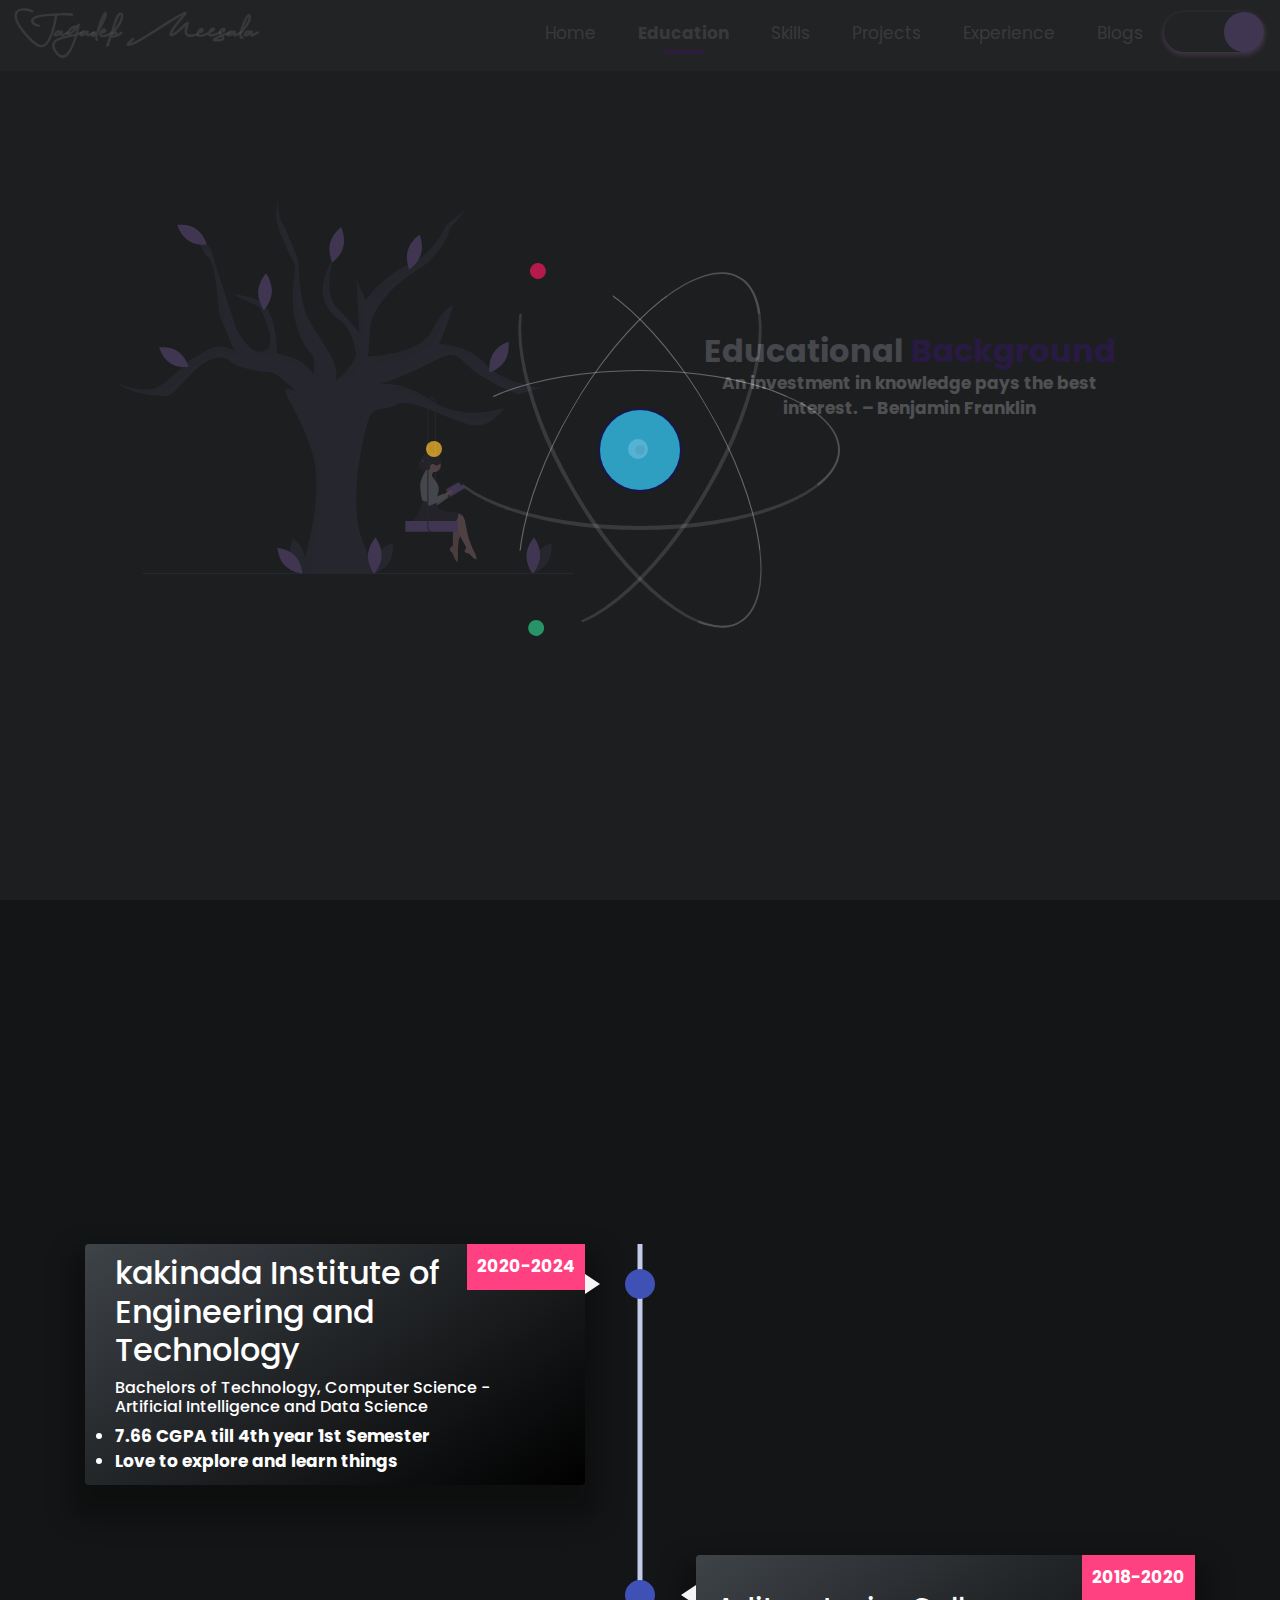
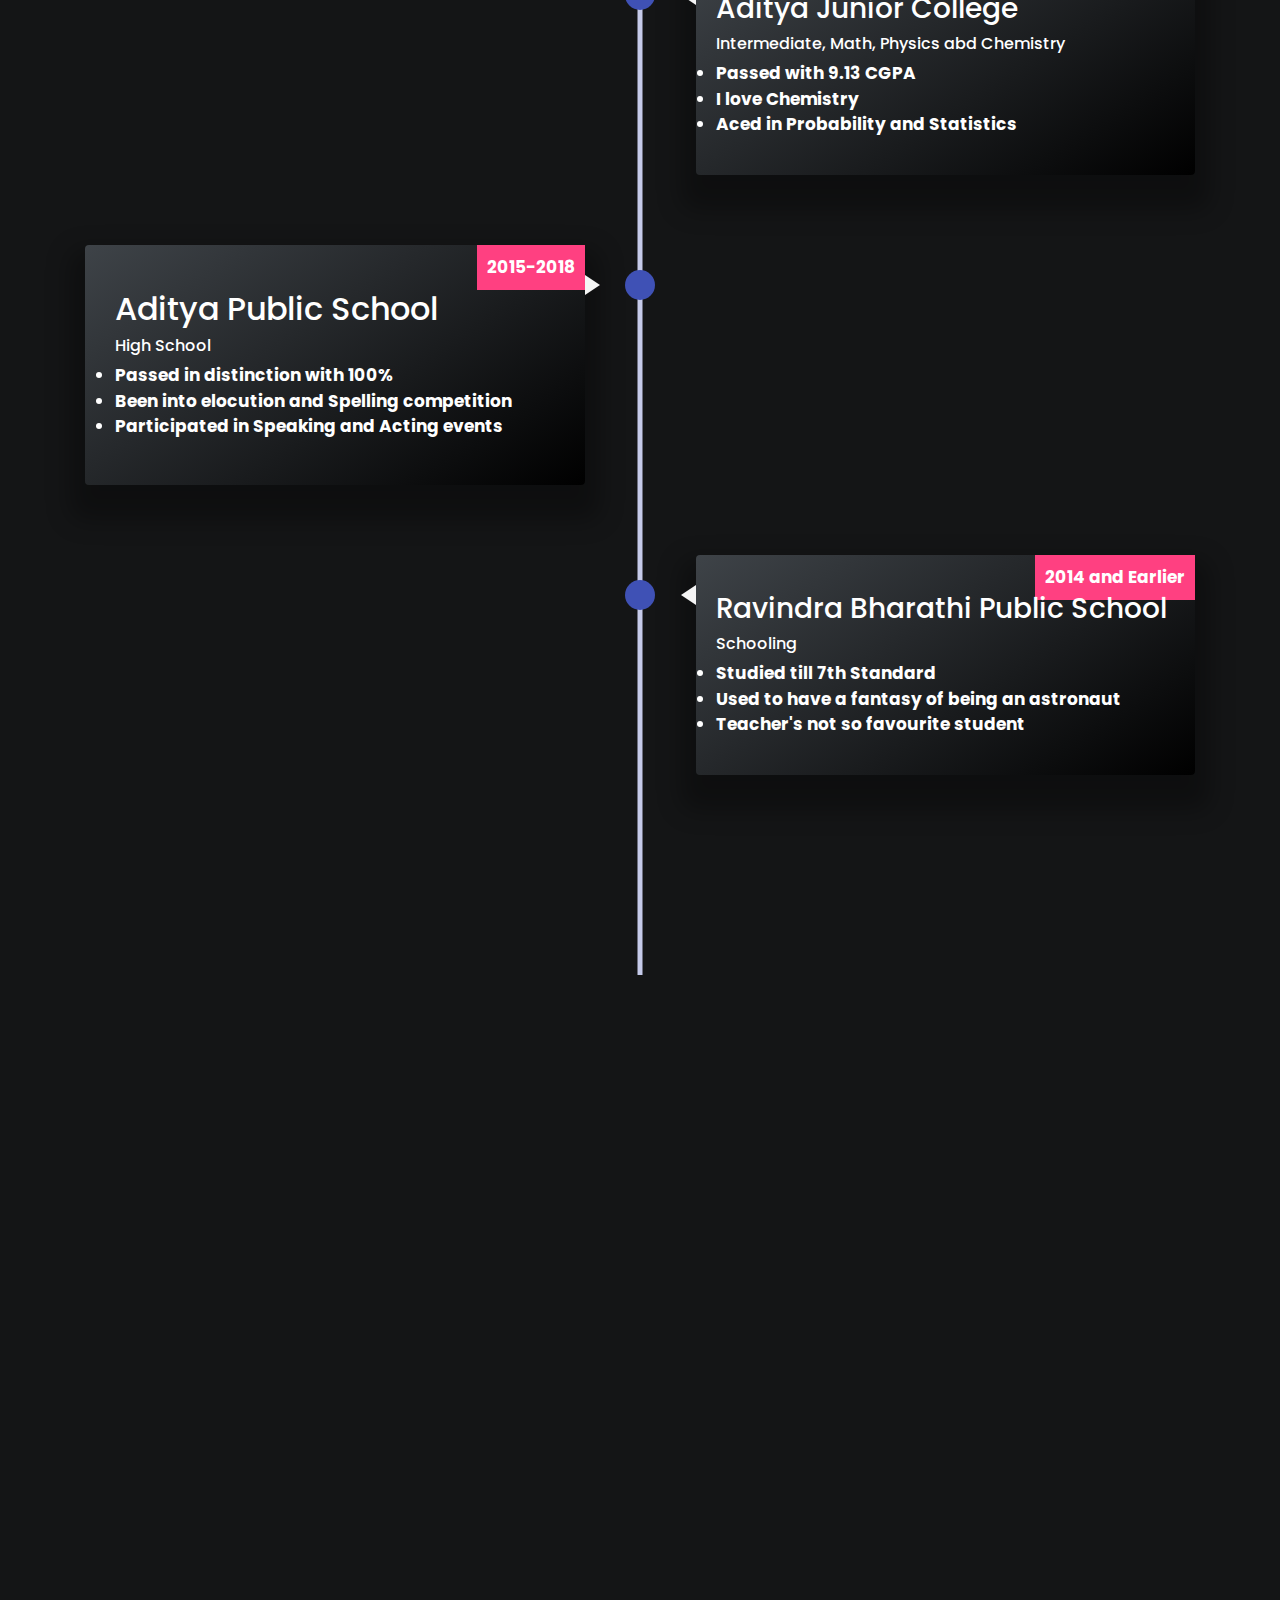
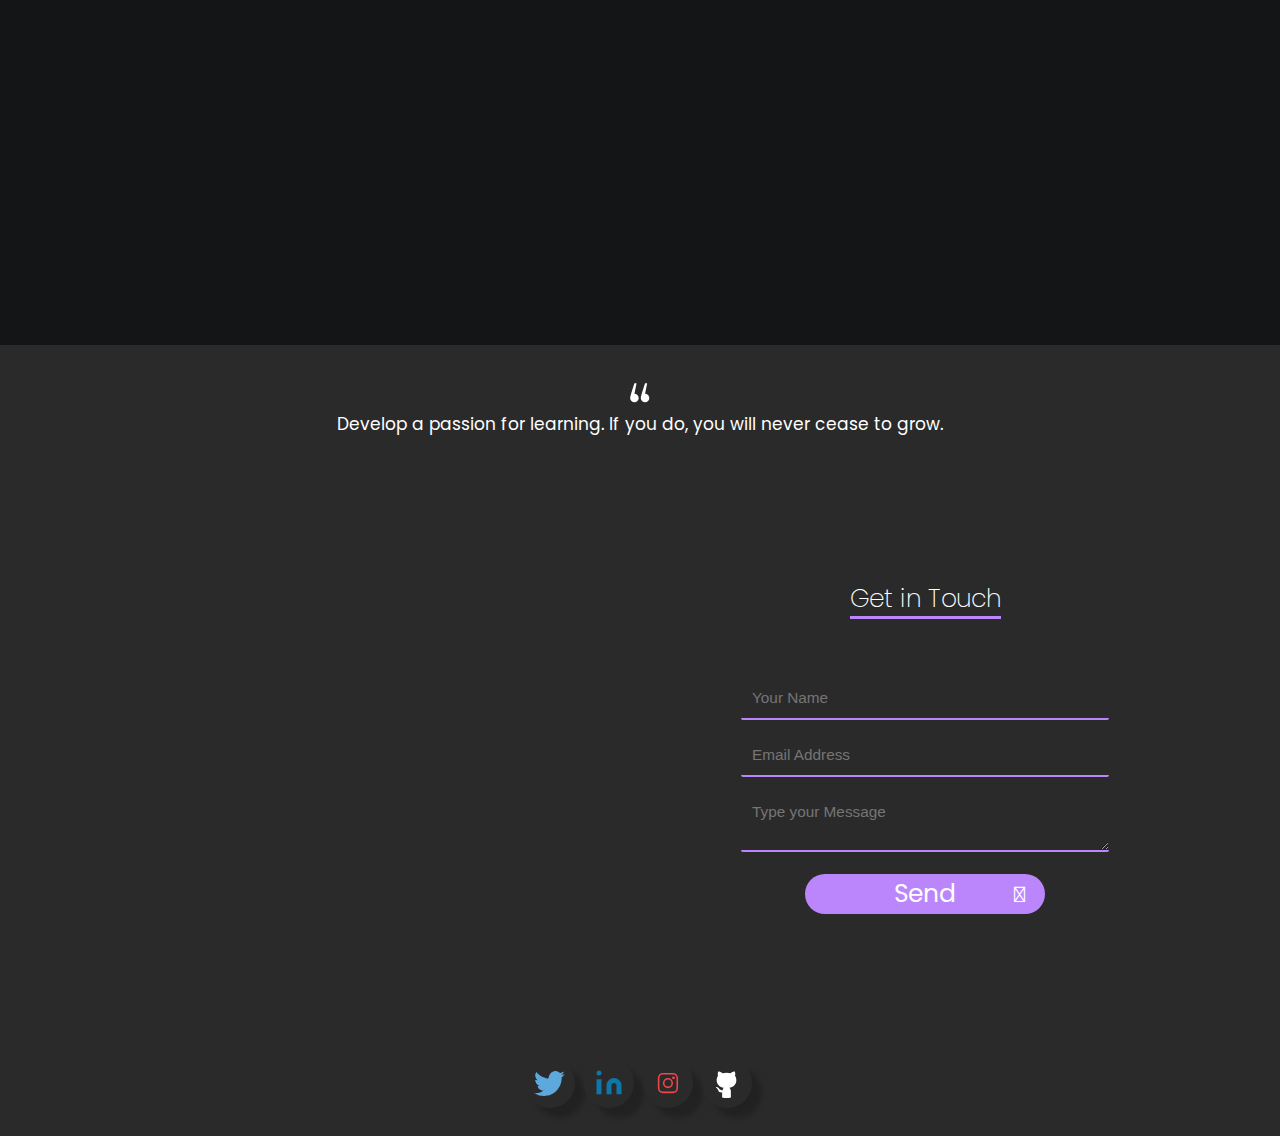
==== commit a7522cb6: "Update education.html" ====
--- a/education.html
+++ b/education.html
@@ -289,7 +289,7 @@
 
       <div class="timeline-content js--fadeInLeft">
         <div class="timeline-img-header" style="background-image: url('assets/images/education-page/edTimeline1.png'); background-repeat: no-repeat; background-size: auto;"></div>
-        <div class="date date1">2020-Present</div>
+        <div class="date date1">2020-2024</div>
         <div>
             <h2 class="timelineHeading">kakinada Institute of Engineering and Technology</h2>
             <h6>Bachelors of Technology, Computer Science - Artificial Intelligence and Data Science</h6>
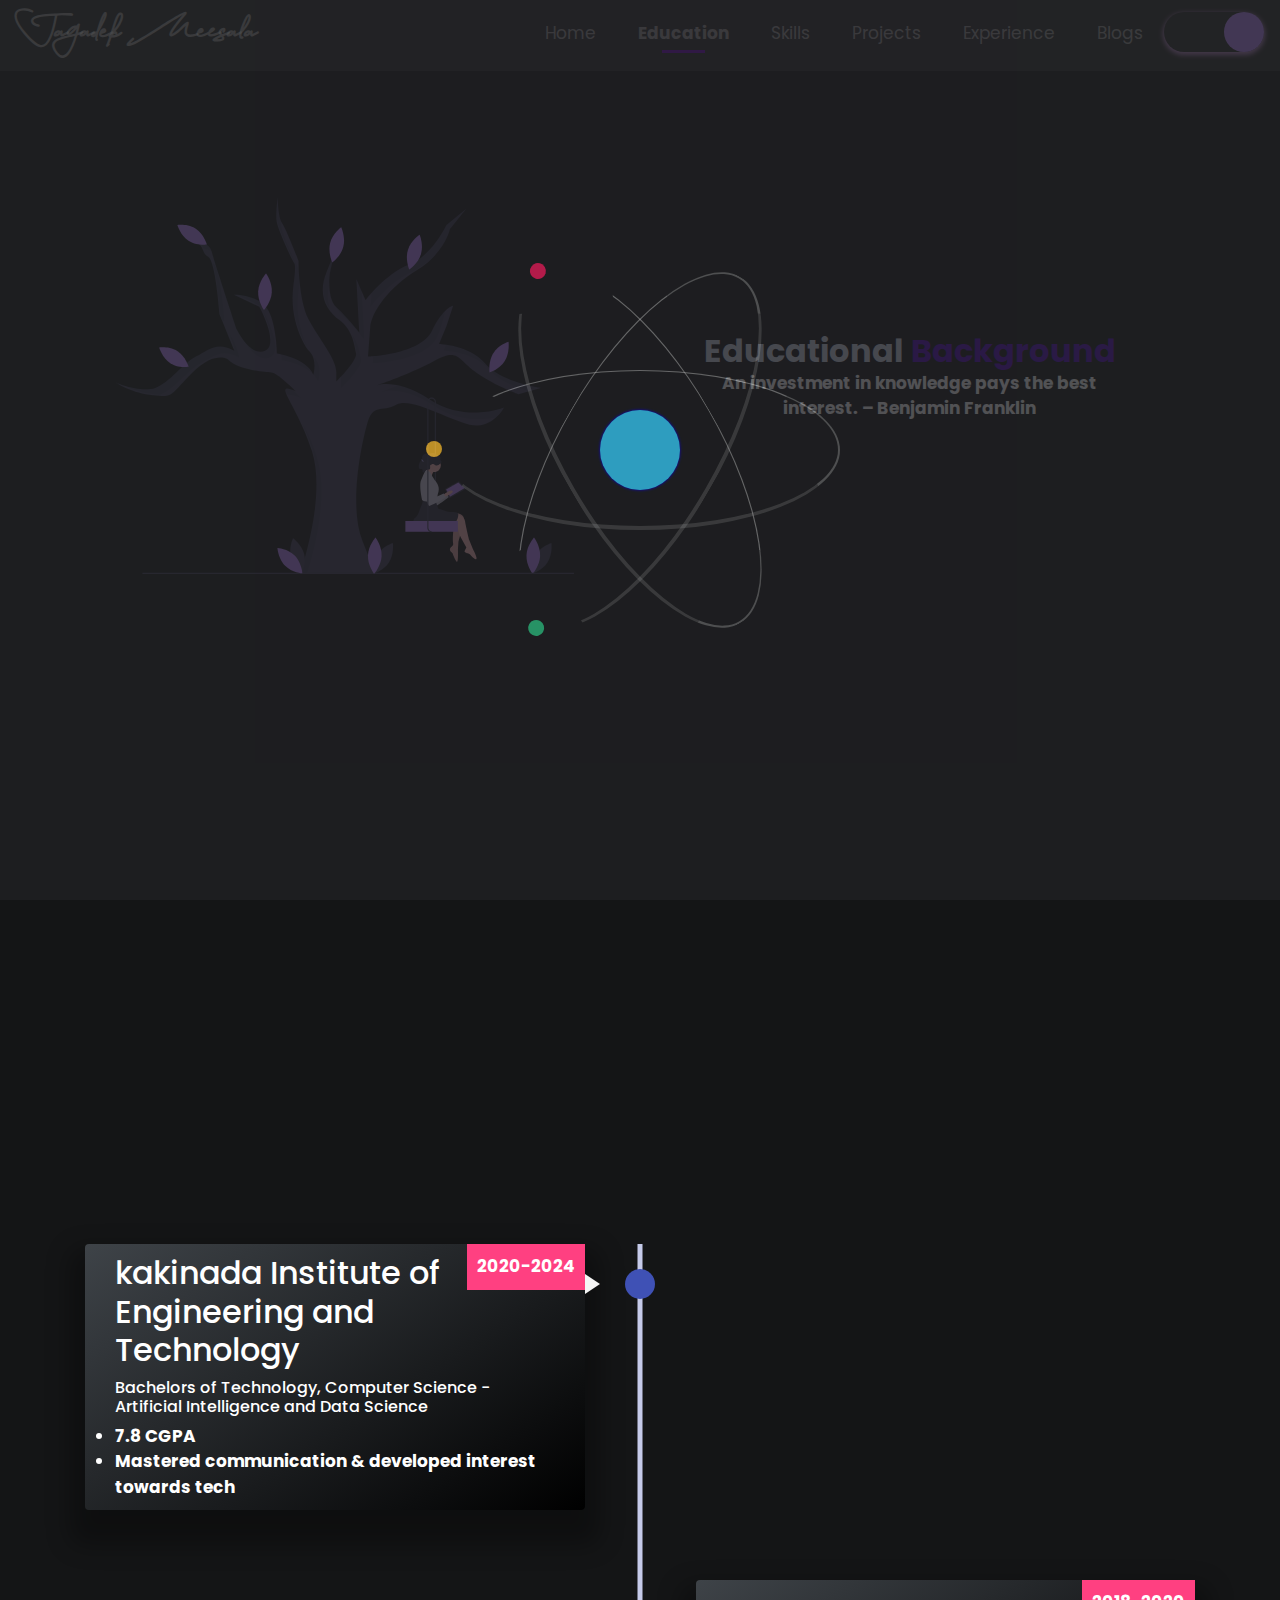
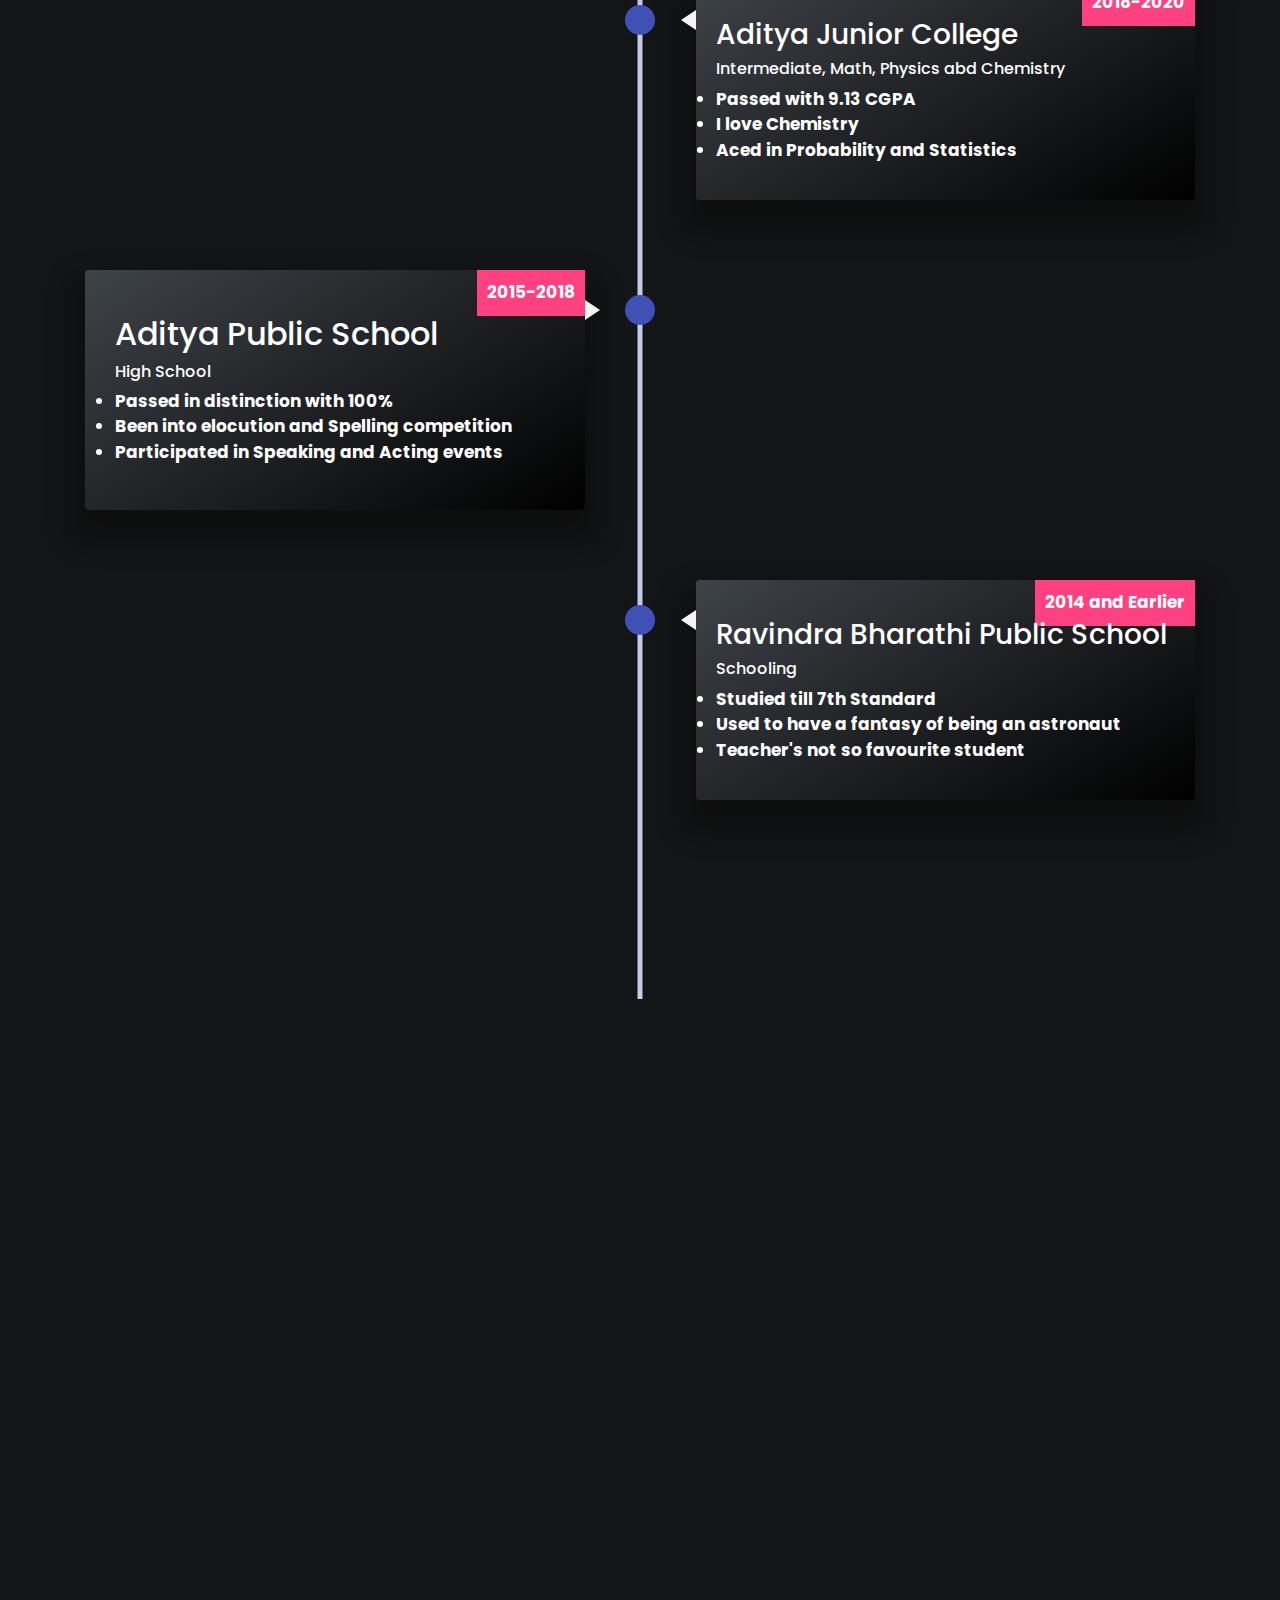
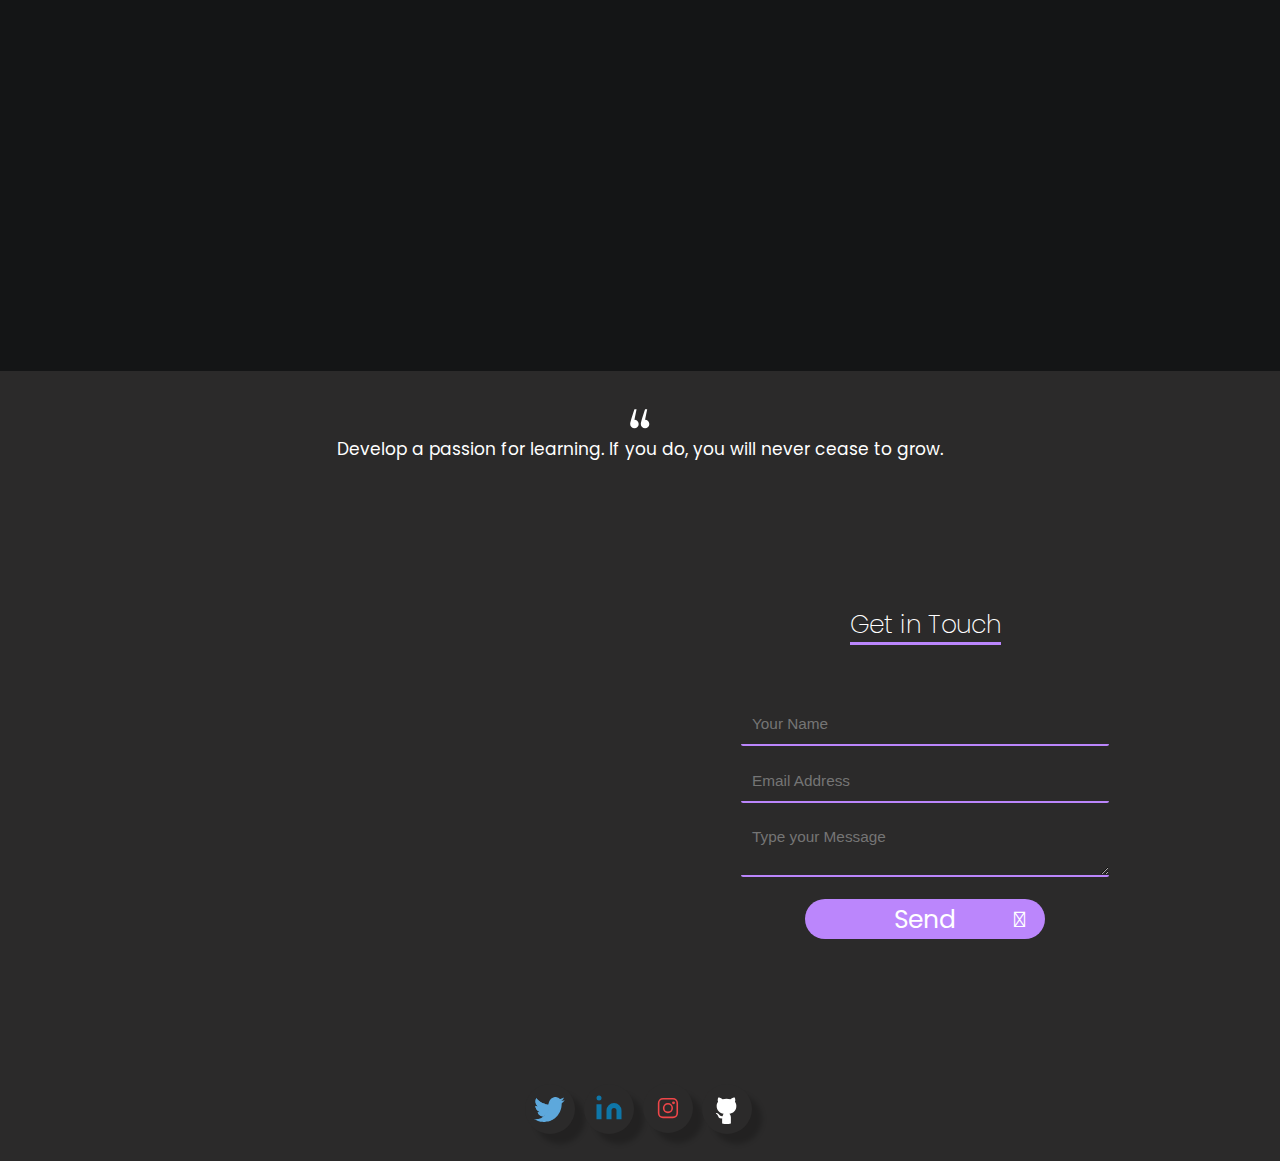
==== commit 03e945b1: "Update education.html" ====
--- a/education.html
+++ b/education.html
@@ -293,8 +293,8 @@
         <div>
             <h2 class="timelineHeading">kakinada Institute of Engineering and Technology</h2>
             <h6>Bachelors of Technology, Computer Science - Artificial Intelligence and Data Science</h6>
-            <li>7.66 CGPA till 4th year 1st Semester</li>
-            <li>Love to explore and learn things</li>
+            <li>7.8 CGPA </li>
+            <li>Mastered communication & developed interest towards tech</li>
             <!--<li>Last bencher but no Backlogs</li>
             <li>Athlete of the Year Award</li>-->
         </div>
